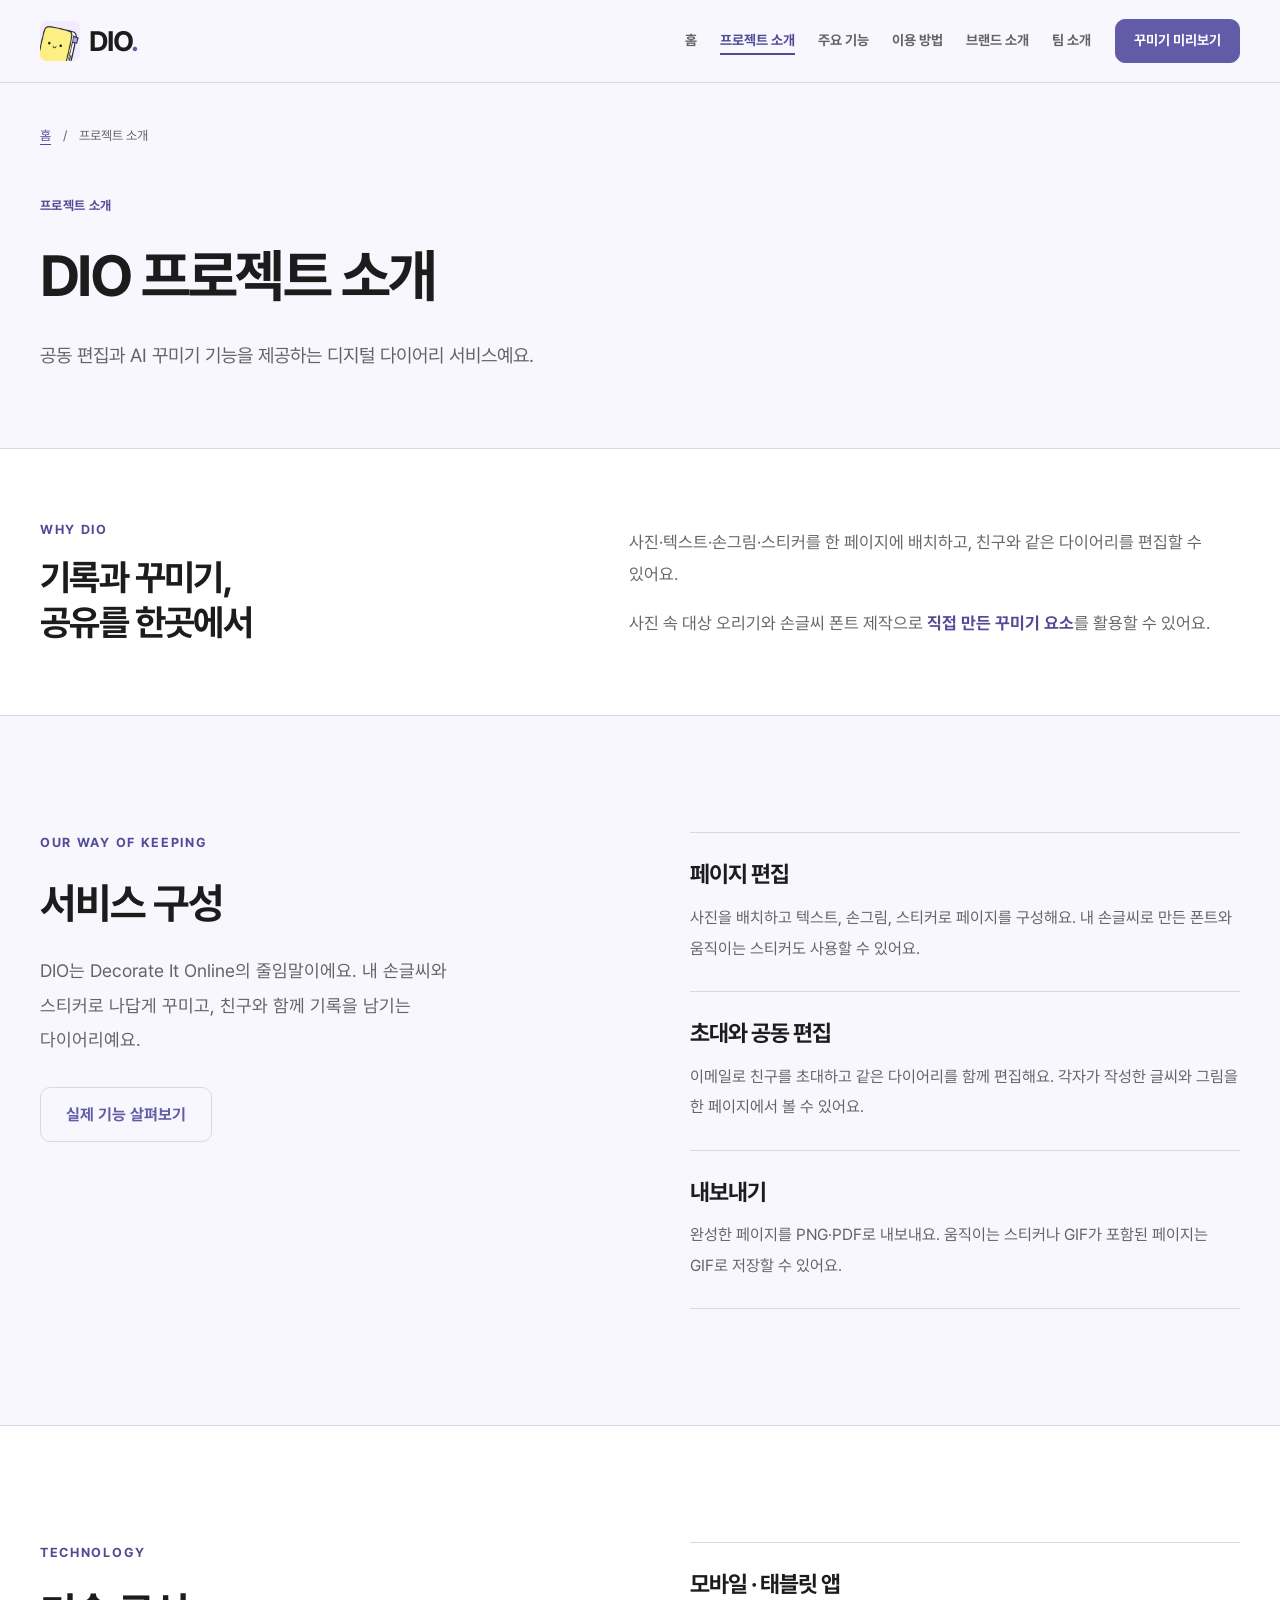
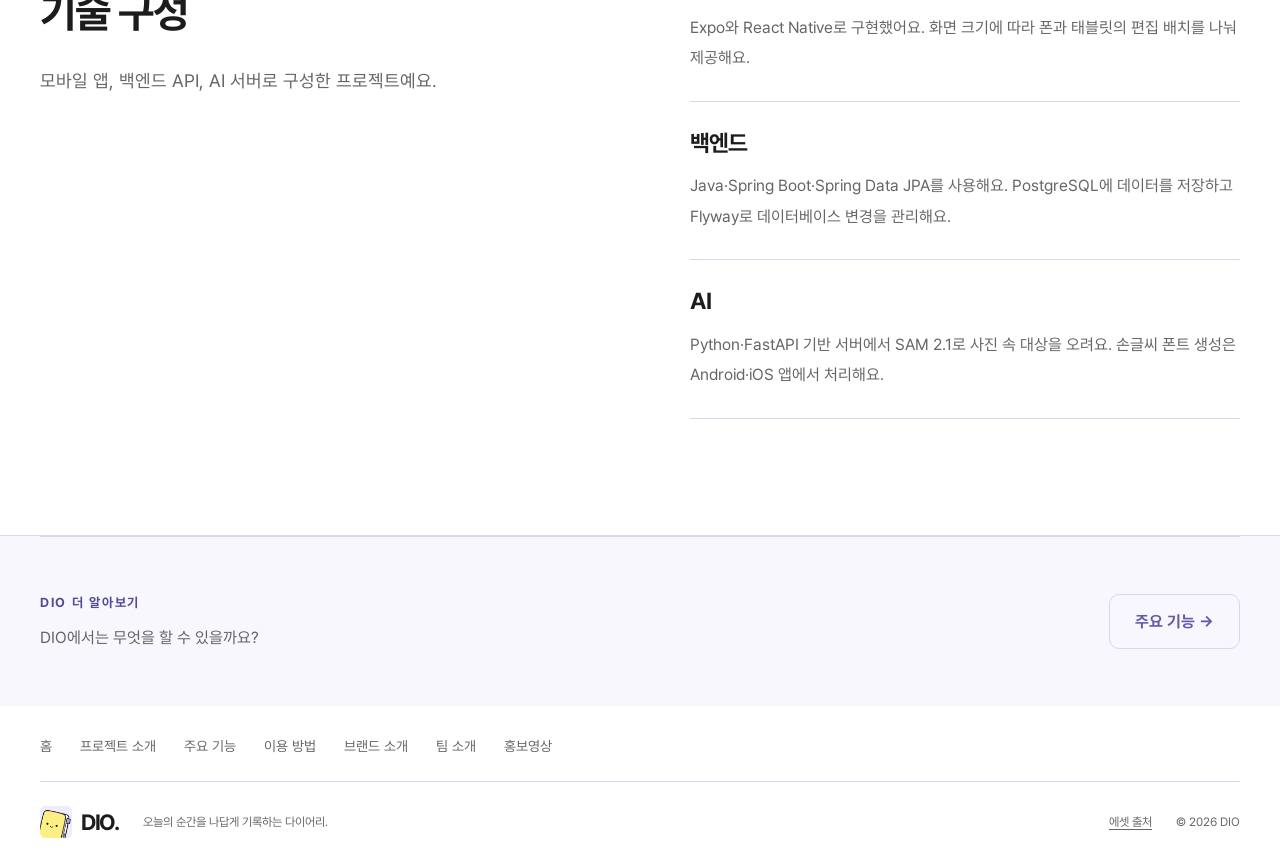
==== about.html @ 67920b5e "docs(fe): 모아와 디오 마스코트 이름과 외형 소개" ====
<!doctype html>
<html lang="ko">
<head>
  <meta charset="utf-8">
  <meta name="viewport" content="width=device-width, initial-scale=1">
  <meta name="theme-color" content="#F8F7FD">
  <title>프로젝트 소개 — DIO</title>
  <meta name="description" content="공동 편집과 AI 꾸미기 기능을 제공하는 디지털 다이어리 DIO의 서비스 개요와 기술 구성을 소개해요.">
  <meta property="og:type" content="website">
  <meta property="og:title" content="프로젝트 소개 — DIO">
  <meta property="og:description" content="공동 편집과 AI 꾸미기 기능을 제공하는 디지털 다이어리 DIO의 서비스 개요와 기술 구성을 소개해요.">
  <meta property="og:url" content="https://seungmin903.github.io/dio-landing/about.html">
  <meta property="og:image" content="https://seungmin903.github.io/dio-landing/assets/social-card.png?v=520b40f748ad">
  <meta property="og:image:width" content="1200">
  <meta property="og:image:height" content="630">
  <meta name="twitter:card" content="summary_large_image">
  <link rel="icon" href="assets/logo.png" type="image/png">
  <link rel="stylesheet" href="styles.css?v=5ee580c2cf27"><link rel="stylesheet" href="pages.css?v=b2e9fc889dde">
  <link rel="preload" href="assets/fonts/Pretendard-Regular.otf" as="font" type="font/otf" crossorigin>
  <script src="app.js?v=1053b94e1d09" defer></script>
  <link rel="canonical" href="https://seungmin903.github.io/dio-landing/about.html">
<link rel="stylesheet" href="flow.css?v=a2b165bc5264">
</head>
<body data-page="about"><a class="skip-link" href="#main">본문으로 건너뛰기</a><svg class="icon-defs" xmlns="http://www.w3.org/2000/svg" aria-hidden="true"><defs>
    <symbol id="i-pen" viewBox="0 0 24 24"><path d="m15 5 4 4M4 20l4-1L20 7a2.8 2.8 0 0 0-4-4L4 15z"/></symbol>
    <symbol id="i-photo" viewBox="0 0 24 24"><rect x="3" y="3" width="18" height="18" rx="4"/><circle cx="8" cy="8" r="1.5"/><path d="m3 17 6-6 5 5 3-3 4 4"/></symbol>
    <symbol id="i-sticker" viewBox="0 0 24 24"><path d="M20 14V7a4 4 0 0 0-4-4H7a4 4 0 0 0-4 4v10a4 4 0 0 0 4 4h6zm0 0h-4a3 3 0 0 0-3 3v4"/><path d="M8 8v1m6-1v1m-6 4q3 3 6 0"/></symbol>
    <symbol id="i-people" viewBox="0 0 24 24"><circle cx="9" cy="8" r="3"/><path d="M3 21v-3a6 6 0 0 1 12 0v3M16 5a3 3 0 0 1 0 6m3 10v-3a6 6 0 0 0-2-4"/></symbol>
    <symbol id="i-replay" viewBox="0 0 24 24"><path d="M3 11a9 9 0 1 1 2 7M3 4v7h7"/></symbol>
    <symbol id="i-check" viewBox="0 0 24 24"><path d="m5 12 4 4L19 6"/></symbol>
    <symbol id="i-close" viewBox="0 0 24 24"><path d="m6 6 12 12M6 18 18 6"/></symbol>
    <symbol id="i-plus" viewBox="0 0 24 24"><path d="M12 5v14M5 12h14"/></symbol>
  </defs></svg><header class="site-header"><div class="shell header-inner"><a class="brand" href="index.html" aria-label="DIO 처음으로"><img src="assets/logo.png" width="40" height="40" alt=""><span>DIO<span class="brand-dot">.</span></span></a><button class="menu-toggle" type="button" aria-expanded="false" aria-controls="navigation" aria-label="메뉴 열기"><span></span><span></span></button><nav id="navigation" aria-label="주요 메뉴"><a href="index.html">홈</a><a href="about.html" aria-current="page">프로젝트 소개</a><a href="features.html">주요 기능</a><a href="guide.html">이용 방법</a><a href="brand.html">브랜드 소개</a><a href="team.html">팀 소개</a></nav><a class="button button-small header-cta" href="features.html#experience">꾸미기 미리보기</a></div></header><main id="main"><section class="page-hero shell"><nav class="breadcrumb" aria-label="현재 위치"><a href="index.html">홈</a><span aria-hidden="true">/</span><span>프로젝트 소개</span></nav><p class="eyebrow">프로젝트 소개</p><h1>DIO 프로젝트 소개</h1><p class="page-lead">공동 편집과 AI 꾸미기 기능을 제공하는 디지털 다이어리 서비스예요.</p></section><section class="intro section" id="about" aria-labelledby="about-title">
      <div class="shell intro-grid"><div><p class="eyebrow">WHY DIO</p><h2 id="about-title">기록과 꾸미기,<br>공유를 한곳에서</h2></div><div class="intro-body"><p>사진·텍스트·손그림·스티커를 한 페이지에 배치하고, 친구와 같은 다이어리를 편집할 수 있어요.</p><p>사진 속 대상 오리기와 손글씨 폰트 제작으로 <strong>직접 만든 꾸미기 요소</strong>를 활용할 수 있어요.</p></div></div>
    </section><section class="section"><div class="shell editorial-grid"><div><p class="eyebrow">OUR WAY OF KEEPING</p><h2>서비스 구성</h2><p class="editorial-lead">DIO는 Decorate It Online의 줄임말이에요. 내 손글씨와 스티커로 나답게 꾸미고, 친구와 함께 기록을 남기는 다이어리예요.</p><a class="button button-outline" href="features.html">실제 기능 살펴보기</a></div><div class="principles"><article><h3>페이지 편집</h3><p>사진을 배치하고 텍스트, 손그림, 스티커로 페이지를 구성해요. 내 손글씨로 만든 폰트와 움직이는 스티커도 사용할 수 있어요.</p></article><article><h3>초대와 공동 편집</h3><p>이메일로 친구를 초대하고 같은 다이어리를 함께 편집해요. 각자가 작성한 글씨와 그림을 한 페이지에서 볼 수 있어요.</p></article><article><h3>내보내기</h3><p>완성한 페이지를 PNG·PDF로 내보내요. 움직이는 스티커나 GIF가 포함된 페이지는 GIF로 저장할 수 있어요.</p></article></div></div></section><section class="section guide-details" id="technology" aria-labelledby="technology-title"><div class="shell editorial-grid"><div><p class="eyebrow">TECHNOLOGY</p><h2 id="technology-title">기술 구성</h2><p class="editorial-lead">모바일 앱, 백엔드 API, AI 서버로 구성한 프로젝트예요.</p></div><div class="principles"><article><h3>모바일 · 태블릿 앱</h3><p>Expo와 React Native로 구현했어요. 화면 크기에 따라 폰과 태블릿의 편집 배치를 나눠 제공해요.</p></article><article><h3>백엔드</h3><p>Java·Spring Boot·Spring Data JPA를 사용해요. PostgreSQL에 데이터를 저장하고 Flyway로 데이터베이스 변경을 관리해요.</p></article><article><h3>AI</h3><p>Python·FastAPI 기반 서버에서 SAM 2.1로 사진 속 대상을 오려요. 손글씨 폰트 생성은 Android·iOS 앱에서 처리해요.</p></article></div></div></section><aside class="flow-next shell"><div><p class="eyebrow">DIO 더 알아보기</p><p>DIO에서는 무엇을 할 수 있을까요?</p></div><a class="button button-outline" href="features.html">주요 기능 →</a></aside></main><footer class="site-footer"><div class="shell"><div class="footer-pages" aria-label="사이트 페이지"><a href="index.html">홈</a><a href="about.html">프로젝트 소개</a><a href="features.html">주요 기능</a><a href="guide.html">이용 방법</a><a href="brand.html">브랜드 소개</a><a href="team.html">팀 소개</a><a href="index.html#film">홍보영상</a></div><div class="footer-inner"><a class="brand" href="index.html"><img src="assets/logo.png" width="32" height="32" alt=""><span>DIO.</span></a><p>오늘의 순간을 나답게 기록하는 다이어리.</p><a href="credits.html">에셋 출처</a><span>© <span id="year">2026</span> DIO</span></div></div></footer><dialog id="screenshot-dialog" aria-labelledby="screenshot-caption"><div class="dialog-toolbar"><p id="screenshot-caption"></p><button class="icon-button" id="close-dialog" type="button" aria-label="확대 화면 닫기"><svg class="icon"><use href="#i-close"/></svg></button></div><img id="screenshot-image" alt=""></dialog></body></html>
---- styles.css ----
@font-face{font-family:Pretendard;src:url('assets/fonts/Pretendard-Regular.otf') format('opentype');font-weight:400;font-display:swap}
@font-face{font-family:Pretendard;src:url('assets/fonts/Pretendard-Bold.otf') format('opentype');font-weight:700 900;font-display:swap}
@font-face{font-family:Gowun;src:url('assets/fonts/GowunDodum-Regular.ttf') format('truetype');font-weight:400;font-display:swap}
:root{--surface:#fff;--bg:#F8F7FD;--primary:#817DB9;--strong:#625BA7;--primary-text:#514A96;--lavender:#DDDAF5;--ink:#1C1C1C;--muted:rgba(28,28,28,.68);--line:#D9D8EA;--butter:#FEEF86;--radius:20px;--shadow:0 24px 64px rgba(81,74,150,.09)}
*{box-sizing:border-box}html{scroll-behavior:smooth;scroll-padding-top:100px}body{margin:0;background:var(--bg);color:var(--ink);font-family:Pretendard,-apple-system,BlinkMacSystemFont,'Segoe UI',sans-serif;font-size:16px;line-height:1.7;word-break:keep-all;overflow-wrap:break-word}body.modal-open{overflow:hidden}button,a{-webkit-tap-highlight-color:transparent}button,input{font:inherit}button{color:inherit;cursor:pointer}a{color:inherit;text-decoration:none}img{max-width:100%;height:auto;display:block}button{border:0}a:focus-visible,button:focus-visible,summary:focus-visible{outline:3px solid var(--strong);outline-offset:5px}h1,h2,h3,p,figure{margin:0}h1,h2,h3{line-height:1.25;letter-spacing:-.045em}p{color:var(--muted)}.shell{width:min(1200px,calc(100% - 80px));margin-inline:auto}.section{padding-block:116px}.icon{width:24px;height:24px;fill:none;stroke:currentColor;stroke-width:1.7;stroke-linecap:round;stroke-linejoin:round;flex-shrink:0}.icon-defs{position:absolute;width:0;height:0;overflow:hidden}.sr-only{position:absolute;width:1px;height:1px;padding:0;overflow:hidden;clip:rect(0,0,0,0);white-space:nowrap;border:0}.skip-link{position:fixed;top:12px;left:12px;background:var(--strong);color:#fff;padding:12px 20px;z-index:100;transform:translateY(-200%)}.skip-link:focus{transform:translateY(0)}.button{display:inline-flex;justify-content:center;align-items:center;min-height:52px;padding:13px 25px;border-radius:10px;background:var(--strong);color:white;font-size:16px;font-weight:700;border:1px solid var(--strong);text-align:center}.button:hover{background:var(--primary-text)}.button-small{min-height:44px;padding:9px 18px;font-size:14px}.button-outline{background:transparent;color:var(--strong);border-color:var(--line)}.button-outline:hover{background:white}.text-link{font-size:15px;color:var(--primary-text);text-decoration:underline;text-underline-offset:5px}.actions{display:flex;align-items:center;gap:22px;flex-wrap:wrap}.eyebrow{font-size:13px;letter-spacing:.13em;font-weight:700;color:var(--primary-text);margin-bottom:22px}.handwritten{font-family:Gowun,sans-serif}.site-header{position:sticky;top:0;z-index:20;background:rgba(248,247,253,.96);border-bottom:1px solid var(--line)}.header-inner{height:82px;display:flex;align-items:center;gap:40px}.brand{display:inline-flex;align-items:center;gap:9px;flex-shrink:0}.brand>span{font-size:28px;line-height:1;font-weight:800;letter-spacing:-.06em}.brand-dot{color:var(--strong)}.site-header nav{display:flex;align-items:center;gap:30px;margin-left:auto}.site-header nav a{font-size:14px;font-weight:700;color:var(--muted);padding-block:10px}.site-header nav a:hover,.site-header nav a[aria-current]{color:var(--primary-text)}.menu-toggle{display:none;background:transparent;width:44px;height:44px}.menu-toggle span{display:block;background:var(--ink);width:22px;height:2px;margin:6px auto}.hero{display:grid;grid-template-columns:1fr 1.13fr;gap:54px;align-items:center;min-height:735px;padding-block:82px 70px}.hero h1{font-size:clamp(44px,4.7vw,64px);font-weight:800;line-height:1.25;letter-spacing:-.055em;margin-bottom:28px}.underlined{position:relative;isolation:isolate;white-space:nowrap}.underlined:after{content:'';position:absolute;left:0;right:0;bottom:5px;height:15px;background:var(--lavender);z-index:-1;transform:rotate(-1deg);border-radius:50% 20% 30% 10%}.hero .eyebrow{letter-spacing:.03em;display:flex;align-items:center;gap:10px}.tiny-line{width:22px;height:2px;background:var(--strong)}.hero-lead{font-size:18px;line-height:1.9;margin-bottom:34px}.hero .actions{gap:15px}.hero .text-link{font-size:14px}.hero-note{display:flex;gap:14px;align-items:center;margin-top:38px}.hero-note p{font-size:13px;line-height:1.65}.hero-note strong{color:var(--ink);font-weight:400}.avatar-stack{display:flex;padding-left:3px}.avatar-stack span{width:35px;height:35px;border:3px solid var(--bg);border-radius:50%;display:grid;place-items:center;background:var(--lavender);margin-left:-3px;font-size:11px;color:var(--primary-text)}.avatar-stack span:nth-child(2){background:var(--butter);color:var(--ink)}.avatar-stack span:nth-child(3){background:#F0ECFD}.hero-visual{position:relative;padding-top:20px}.float-note{position:absolute;right:10px;top:-25px;color:var(--primary-text);font-size:21px;transform:rotate(7deg)}.diary-window{border:1px solid var(--line);background:#fff;border-radius:17px;overflow:hidden;box-shadow:var(--shadow);transform:rotate(2deg)}.window-header{display:flex;align-items:center;justify-content:space-between;padding:13px 17px;gap:8px;border-bottom:1px solid var(--line)}.window-title{display:flex;align-items:center;gap:8px;font-size:13px;font-weight:700}.window-status{font-size:11px;color:var(--primary-text);display:flex;align-items:center;gap:3px}.window-status .icon{width:14px;height:14px}.window-tools{display:flex;justify-content:center;align-items:center;gap:14px;padding:11px;border-bottom:1px solid var(--line);background:var(--bg)}.tool{width:30px;height:30px;display:grid;place-items:center}.tool .icon{width:20px;height:20px}.tool.selected{color:var(--primary-text);background:var(--lavender);border-radius:6px}.tool-letter{font-size:20px}.tool-divider{height:20px;width:1px;background:var(--line)}.swatch{width:13px;height:13px;border-radius:50%}.purple{background:var(--strong)}.ink{background:var(--ink)}.butter{background:var(--butter)}.diary-canvas{position:relative;padding:23px 28px 20px;min-height:388px;background-color:#fff;background-image:radial-gradient(var(--line) .7px,transparent .7px);background-size:16px 16px}.page-date{font-size:10px;letter-spacing:.15em;color:var(--muted);display:flex;justify-content:space-between}.photo-paper{width:78%;margin:24px auto 12px;padding:10px 10px 7px;background:white;box-shadow:0 4px 18px rgba(28,28,28,.12);transform:rotate(-6deg);position:relative}.photo-paper>img{width:100%;aspect-ratio:1.5;object-fit:cover}.photo-caption{display:block;text-align:center;font-size:14px;padding:8px 0 0;color:var(--ink)}.tape{position:absolute;width:84px;height:25px;background:rgba(251,229,163,.8);top:-12px;left:calc(50% - 42px);transform:rotate(4deg);clip-path:polygon(2% 0,97% 4%,100% 92%,0 100%,4% 65%,0 30%)}.decor-message{position:absolute;right:18px;bottom:72px;color:var(--primary-text);font-size:17px;transform:rotate(-7deg);text-align:center}.decor-sun{position:absolute;width:73px;height:73px;right:15px;top:43px;transform:rotate(10deg)}.decor-heart{position:absolute;width:50px;left:17px;bottom:81px;transform:rotate(-14deg)}.decor-cursor{position:absolute;right:95px;bottom:45px;display:flex;align-items:end;gap:2px}.decor-cursor svg{width:24px;height:24px}.decor-cursor span{background:var(--strong);color:white;border-radius:4px;padding:1px 8px;font-size:10px}.page-footer{text-align:center;margin-top:32px;font-size:15px;color:var(--muted)}.hero-label{display:flex;align-items:center;justify-content:center;gap:14px;margin-top:22px;font-size:12px;color:var(--muted)}.icon-button{width:44px;height:44px;display:grid;place-items:center;background:transparent;border-radius:50%;flex-shrink:0}.icon-button:hover{background:var(--lavender)}.hero-label .icon{width:16px;height:16px}.hero-decoration{transition:opacity .4s,scale .4s}.hero-decoration.waiting{opacity:0;scale:.85}.intro{border-top:1px solid var(--line);border-bottom:1px solid var(--line);background:var(--surface);padding-block:70px}.intro-grid{display:grid;grid-template-columns:1fr 1.2fr;gap:80px;align-items:center}h2{font-size:clamp(30px,3.3vw,44px);font-weight:700}.intro h2{font-size:36px}.intro .eyebrow{margin-bottom:14px}.intro-body p{font-size:17px;line-height:1.9}.intro-body p+p{margin-top:16px}.intro-body strong{font-weight:700;color:var(--primary-text)}.section-heading{margin-bottom:60px}.section-heading>p:last-child{margin-top:20px;font-size:17px}.centered{text-align:center}.experience-layout{display:grid;grid-template-columns:1.08fr .85fr;gap:100px;align-items:center;padding:0 38px}.memory-sheet{position:relative;background:white;border:1px solid var(--line);padding:30px 32px 24px;box-shadow:var(--shadow);transform:rotate(-2deg);border-radius:3px;min-width:0}.memory-heading{display:flex;align-items:center;justify-content:space-between;gap:12px;padding-bottom:22px}.memory-heading>span:first-child{font-size:22px}.memory-heading>span:last-child{font-size:9px;letter-spacing:.13em;color:var(--muted)}.memory-photo{position:relative}.memory-photo img{width:100%;aspect-ratio:1.3;object-fit:cover}.memory-sun{position:absolute;right:9%;top:1%;font-size:70px;color:var(--butter);filter:drop-shadow(0 1px 1px var(--ink));line-height:1.3}.memory-onphoto{position:absolute;bottom:15px;left:18px;font-size:28px;color:white;text-shadow:0 1px 3px rgba(28,28,28,.34);transform:rotate(-5deg)}.memory-bottom{display:flex;align-items:center;justify-content:space-between;padding-top:22px;min-height:100px;gap:10px}.memory-bottom p{font-size:18px;color:var(--primary-text);line-height:1.7}.memory-heart{font-family:Gowun,sans-serif;font-size:73px;line-height:1;color:var(--strong);transform:rotate(13deg)}.memory-signature{font-size:10px;letter-spacing:.08em;text-align:right;color:var(--muted);margin-top:17px}.memory-layer{transition:opacity .25s}.memory-layer.is-hidden{opacity:0;visibility:hidden}.section-tag{display:inline-block;background:var(--lavender);color:var(--primary-text);padding:5px 11px;font-size:13px;font-weight:700;border-radius:6px;margin-bottom:18px}.experience-copy h3{font-size:34px;margin-bottom:20px}.experience-copy>p{font-size:16px;line-height:1.9}.demo-controls{margin-top:27px;border-top:1px solid var(--line)}.demo-control{display:flex;align-items:center;gap:14px;text-align:left;width:100%;padding:18px 0;background:none;border-bottom:1px solid var(--line)}.control-icon{width:42px;height:42px;border-radius:12px;background:white;display:grid;place-items:center;color:var(--primary-text)}.demo-control strong{display:block;font-size:15px}.demo-control small{display:block;font-size:13px;color:var(--muted);margin-top:1px}.control-check{margin-left:auto;color:var(--strong)}.control-check .icon{width:19px;height:19px}.demo-control[aria-pressed=false] .control-check{visibility:hidden}.reset-button{display:flex;align-items:center;gap:8px;font-size:14px;background:transparent;padding:14px 0;min-height:48px;color:var(--primary-text);text-decoration:underline;text-underline-offset:4px}.reset-button .icon{width:17px;height:17px}.experience-copy .demo-disclaimer{font-size:12px;line-height:1.7;margin-top:9px;color:var(--muted)}.features{background:#fff;border-top:1px solid var(--line);border-bottom:1px solid var(--line)}.feature-row{display:grid;grid-template-columns:.8fr 1.2fr;gap:90px;align-items:center;padding-block:18px 80px}.feature-row+.feature-row{padding-block:80px 0;border-top:1px solid var(--line)}.feature-row.reverse{grid-template-columns:1.2fr .8fr}.reverse .feature-copy{order:2}.feature-icon{display:grid;place-items:center;width:48px;height:48px;background:var(--bg);border:1px solid var(--line);border-radius:14px;color:var(--primary-text);margin-bottom:24px}.feature-copy h3{font-size:34px;margin-bottom:22px}.feature-copy>p{line-height:1.9}.feature-points{padding:0;list-style:none;margin:25px 0 0;font-size:14px;color:var(--muted)}.feature-points li{padding:5px 0 5px 21px;position:relative}.feature-points li:before{content:'✓';position:absolute;left:0;color:var(--primary-text)}.screenshot-wrap{padding:22px 22px 0;border-radius:var(--radius);background:var(--bg);border:1px solid var(--line);min-width:0}.screenshot-button{position:relative;display:block;padding:0;background:#fff;width:100%;box-shadow:0 4px 18px rgba(28,28,28,.06);border-radius:8px;overflow:hidden}.screenshot-button img{width:100%;height:auto}.screenshot-wrap figcaption{font-size:12px;text-align:center;padding-block:15px;color:var(--muted)}.zoom-label{position:absolute;right:8px;bottom:8px;background:rgba(255,255,255,.97);border:1px solid var(--line);padding:4px 8px;border-radius:5px;display:flex;align-items:center;gap:3px;font-size:11px}.zoom-label .icon{width:13px;height:13px}.steps{display:grid;grid-template-columns:repeat(3,1fr);list-style:none;padding:0;margin:0;gap:45px;text-align:center}.steps li{position:relative}.steps li+li:before{content:'';position:absolute;width:80px;border-top:1px dashed var(--primary);top:44px;left:-63px}.step-drawing{display:grid;place-items:center;margin:0 auto 26px;width:88px;height:88px;border:1px solid var(--line);border-radius:28px;transform:rotate(-5deg);color:var(--primary-text);background:white}.step-drawing .icon{width:34px;height:34px;transform:rotate(5deg);stroke-width:1.3}.steps li:nth-child(2) .step-drawing{transform:rotate(5deg);background:var(--lavender)}.steps li:nth-child(2) .icon{transform:rotate(-5deg)}.steps h3{font-size:21px;margin-bottom:14px}.steps p{font-size:15px;line-height:1.9}.brand-story{background:white;border-block:1px solid var(--line)}.story-grid{display:grid;grid-template-columns:1fr 1fr;gap:100px;align-items:center}.story-art{position:relative;background:var(--bg);border-radius:50% 45% 45% 40%;padding:20px}.story-art>img{width:100%;height:auto;max-height:360px;object-fit:contain}.story-art>.handwritten{display:block;text-align:center;font-size:19px;transform:rotate(-4deg);color:var(--primary-text);margin-bottom:22px}.story-copy>p:not(.eyebrow){margin-top:23px;font-size:17px;line-height:1.9}.story-copy .story-last{font-size:15px!important}.palette{margin-top:30px;display:flex;align-items:center;gap:8px}.palette>span:not(.palette-label){width:20px;height:20px;border-radius:50%;border:1px solid var(--line);background:var(--lavender)}.palette>span:nth-child(2){background:var(--strong)}.palette>span:nth-child(3){background:var(--butter)}.palette-label{font-size:12px;margin-left:8px;color:var(--muted)}.faq-grid{display:grid;grid-template-columns:.8fr 1.2fr;gap:90px}.faq-grid h2{font-size:36px}.faq-list{border-top:1px solid var(--line)}details{border-bottom:1px solid var(--line)}summary{list-style:none;cursor:pointer;padding:24px 0;display:flex;align-items:center;justify-content:space-between;gap:15px;font-weight:700;min-height:70px;font-size:17px}summary::-webkit-details-marker{display:none}summary>.icon{width:18px;height:18px;color:var(--primary-text)}details[open] summary>.icon{transform:rotate(45deg)}details p{padding:0 30px 25px 0;line-height:1.9;font-size:16px}.closing{text-align:center;padding:85px 0 96px;background:#F0ECFD;border-top:1px solid var(--line)}.closing img{margin:0 auto 22px}.closing .eyebrow{margin-bottom:20px}.closing h2{font-size:44px}.closing h2+p{margin-top:22px;font-size:17px}.closing .actions{justify-content:center;margin-top:32px;gap:12px}.site-footer{background:#fff;padding:29px 0}.footer-inner{display:flex;align-items:center;gap:24px}.site-footer .brand>span{font-size:22px}.footer-inner p,.footer-inner>a:not(.brand),.footer-inner>span{font-size:12px;color:var(--muted)}.footer-inner>a:not(.brand){margin-left:auto;text-decoration:underline;text-underline-offset:3px}dialog{padding:0;border:1px solid var(--line);border-radius:14px;width:min(1200px,94vw);max-height:92dvh;background:white;color:var(--ink)}dialog::backdrop{background:rgba(28,28,28,.65)}.dialog-toolbar{display:flex;align-items:center;justify-content:space-between;padding:10px 16px;gap:15px;position:sticky;top:0;background:#fff;border-bottom:1px solid var(--line)}.dialog-toolbar p{font-size:14px;color:var(--ink)}dialog>img{width:100%;height:auto}.credits-main{max-width:760px;padding-block:70px}.credits-main h1{font-size:42px;margin-bottom:30px}.credits-main h2{font-size:23px;margin:35px 0 15px}.credits-main a:not(.button){color:var(--primary-text);text-decoration:underline}.credits-main ul{padding-left:22px;color:var(--muted)}
@media(min-width:1500px){.hero{min-height:790px}}
@media(max-width:1100px){.shell{width:calc(100% - 56px)}.header-inner{gap:22px}.site-header nav{gap:20px}.hero{gap:35px}.hero h1{font-size:49px}.hero-lead{font-size:16px}.hero .actions{align-items:flex-start;flex-direction:column;gap:14px}.experience-layout{gap:55px;padding:0}.feature-row,.feature-row.reverse{gap:50px}.story-grid{gap:55px}.window-status{display:none}.intro-grid{gap:45px}.hero{min-height:690px}.diary-canvas{padding:20px;min-height:350px}.decor-message{font-size:15px;right:10px;bottom:65px}.photo-paper{width:83%}.feature-copy h3,.experience-copy h3{font-size:30px}.steps li+li:before{width:50px;left:-48px}}
@media(max-width:800px){.shell{width:calc(100% - 40px)}.section{padding-block:76px}.header-inner{height:70px;gap:16px}.brand>span{font-size:25px}.brand img{width:34px;height:34px}.header-cta{margin-left:auto;font-size:12px;padding:7px 12px}.menu-toggle{display:block;order:3}.site-header nav{display:none;position:absolute;top:70px;left:0;right:0;background:var(--bg);padding:18px 24px;border-bottom:1px solid var(--line);margin:0;box-shadow:0 12px 20px rgba(28,28,28,.04)}.site-header nav.is-open{display:flex;flex-direction:column;align-items:stretch;gap:3px}.site-header nav a{padding:10px}.hero{grid-template-columns:1fr;gap:60px;padding-block:60px 40px;max-width:650px}.hero-copy{text-align:center}.hero .eyebrow{justify-content:center}.hero h1{font-size:clamp(42px,7vw,60px)}.hero-lead{font-size:17px}.hero .actions{align-items:center}.hero-note{justify-content:center;margin-top:28px;text-align:left}.hero-visual{width:min(500px,100%);margin-inline:auto;padding-inline:10px}.float-note{right:25px}.diary-canvas{min-height:380px;padding:25px}.photo-paper{width:79%;margin-top:27px}.decor-message{font-size:18px;right:15px;bottom:65px}.page-footer{margin-top:40px}.hero-label{margin-top:14px}.intro-grid,.experience-layout,.story-grid,.faq-grid{grid-template-columns:1fr;gap:35px}.intro-grid{text-align:center}.intro h2{font-size:32px}.intro-body p{font-size:16px}.experience-layout{max-width:540px;margin-inline:auto;gap:50px}.memory-sheet{margin:0 12px}.experience-copy h3 br{display:none}.experience-copy h3{font-size:29px}.experience-copy>p br{display:none}.section-heading{margin-bottom:45px}.section-heading>p:last-child{font-size:16px}.feature-row,.feature-row.reverse{grid-template-columns:1fr;gap:34px;padding-bottom:55px}.feature-row+.feature-row{padding-top:55px}.reverse .feature-copy{order:0}.feature-copy{max-width:550px}.feature-copy h3 br{display:none}.feature-copy h3{font-size:28px}.feature-icon{margin-bottom:20px}.feature-points{margin-top:18px}.screenshot-wrap{padding:15px 15px 0}.steps{gap:35px;grid-template-columns:1fr}.steps li{display:grid;grid-template-columns:70px 1fr;text-align:left;column-gap:22px;max-width:470px;margin-inline:auto;width:100%}.step-drawing{width:70px;height:70px;border-radius:22px;grid-row:1/3;margin:0}.step-drawing .icon{width:29px;height:29px}.steps h3{font-size:20px;margin-top:3px;margin-bottom:8px}.steps p{font-size:14px}.steps li+li:before{display:none}.story-art{max-width:450px;margin-inline:auto;width:100%}.story-copy{text-align:center}.palette{justify-content:center}.faq-grid{gap:30px}.faq-grid h2{font-size:32px}.closing h2{font-size:36px}.footer-inner{flex-wrap:wrap;gap:15px}.footer-inner p{width:calc(100% - 105px)}.footer-inner>a:not(.brand){margin-left:0}.footer-inner>span{margin-left:auto}.closing{padding-block:70px}.window-status{display:flex}.section-heading h2{font-size:33px}}
@media(max-width:420px){.shell{width:calc(100% - 36px)}.header-inner{gap:7px}.hero{padding-top:44px;gap:53px}.hero h1{font-size:42px}.hero .eyebrow{font-size:12px}.hero-lead{font-size:16px}.hero .button{font-size:15px}.hero-visual{padding-inline:0}.window-header{padding:11px}.window-title{font-size:11px}.window-status{font-size:9px}.diary-canvas{padding:20px 15px;min-height:316px}.page-date{font-size:8px}.window-tools{gap:12px;padding:7px}.photo-paper{width:82%;padding:7px;margin-top:24px}.photo-caption{font-size:12px}.decor-sun{width:58px;height:58px;right:0;top:39px}.decor-message{font-size:15px;right:7px;bottom:61px}.decor-heart{width:36px;left:6px;bottom:72px}.page-footer{font-size:12px;margin-top:35px}.decor-cursor{right:75px;bottom:36px}.memory-sheet{padding:22px 21px 20px;margin-inline:6px}.memory-heading>span:first-child{font-size:19px}.memory-heading>span:last-child{font-size:8px}.memory-bottom p{font-size:16px}.memory-heart{font-size:60px}.memory-sun{font-size:56px}.section-heading h2{font-size:30px}.closing .actions{flex-direction:column}.closing .button{width:100%}.story-copy h2{font-size:31px}.desktop-break{display:none}summary{font-size:16px}.steps{gap:28px}}
@media(prefers-reduced-motion:reduce){html{scroll-behavior:auto}*,*:before,*:after{animation:none!important;transition:none!important}.hero-decoration.waiting{opacity:1;scale:1}}
---- pages.css ----
.page-hero{padding-block:42px 76px}.page-hero .eyebrow{margin-top:48px;margin-bottom:22px;letter-spacing:.03em}.page-hero h1{font-size:clamp(38px,4.5vw,60px);line-height:1.3;max-width:900px}.page-lead{font-size:19px;margin-top:26px;max-width:760px}.breadcrumb{display:flex;gap:12px;align-items:center;font-size:13px;color:var(--muted)}.breadcrumb a{text-decoration:underline;text-underline-offset:4px;color:var(--primary-text)}.site-header nav a[aria-current=page]{color:var(--primary-text);text-decoration:underline;text-underline-offset:8px;text-decoration-thickness:2px}.inline-more{display:inline-block;margin-top:22px}.explore-grid{display:grid;grid-template-columns:repeat(3,1fr);gap:28px}.explore-link{display:flex;flex-direction:column;align-items:flex-start;padding:30px 0 28px;border-top:1px solid var(--line);border-bottom:1px solid var(--line)}.explore-link:hover{border-color:var(--strong)}.explore-link h3{font-size:23px;margin-bottom:17px}.explore-link p{font-size:16px;line-height:1.9;margin-bottom:26px}.explore-link>.text-link{margin-top:auto}.explore-mascot{margin-bottom:24px}.editorial-grid{display:grid;grid-template-columns:1fr 1fr;gap:100px}.editorial-lead{margin-top:25px;font-size:18px;line-height:1.9;max-width:440px}.editorial-grid .button{margin-top:30px}.principles{border-top:1px solid var(--line)}.principles article{padding:27px 0;border-bottom:1px solid var(--line)}.principles h3{font-size:23px;margin-bottom:14px}.principles p{font-size:16px;line-height:1.9}.guide-details{background:#fff;border-block:1px solid var(--line)}.brand-swatches article{display:flex;align-items:center;gap:25px;padding:25px 0;border-top:1px solid var(--line)}.brand-swatches article:last-child{border-bottom:1px solid var(--line)}.brand-swatches article>span{width:68px;height:68px;border-radius:20px;border:1px solid var(--line);flex-shrink:0}.brand-swatches h3{font-size:22px;margin-bottom:5px}.brand-swatches p{font-size:15px}.footer-pages{display:flex;gap:28px;flex-wrap:wrap;padding-bottom:22px;margin-bottom:24px;border-bottom:1px solid var(--line);font-size:14px;color:var(--muted)}.footer-pages a:hover{color:var(--primary-text)}body[data-page=features] .features{padding-top:80px}body[data-page=guide] .how-section{background:#fff;border-top:1px solid var(--line)}body[data-page=brand] .brand-story{padding-top:76px}.site-header .header-inner{gap:24px}.site-header nav{gap:23px}.site-header nav a{white-space:nowrap}
@media(max-width:1100px){.site-header .header-inner{gap:18px}.site-header nav{gap:17px}.editorial-grid{gap:55px}.explore-grid{gap:22px}.explore-link h3{font-size:21px}}
@media(max-width:900px) and (min-width:801px){.header-cta{display:none}.site-header nav{gap:24px}}
@media(max-width:800px){.page-hero{padding-block:28px 55px}.page-hero .eyebrow{margin-top:35px;margin-bottom:18px}.page-hero h1{font-size:38px}.page-lead{font-size:17px;margin-top:23px}.explore-grid,.editorial-grid{grid-template-columns:1fr;gap:35px}.explore-link{padding:25px 0}.explore-link p{margin-bottom:20px}.explore-link+.explore-link{border-top:0}.explore-link .feature-icon,.explore-mascot{margin-bottom:20px}.editorial-grid h2{font-size:31px}.editorial-lead{font-size:17px}.principles article{padding-block:24px}.principles h3{font-size:22px}.footer-pages{gap:13px 22px;font-size:13px}.brand-swatches article{gap:20px}.site-header nav{gap:3px}.site-header .header-inner{gap:10px}.site-header nav a[aria-current=page]{text-decoration:none;background:var(--lavender);border-radius:6px}.explore-section .section-heading{margin-bottom:30px}}
.home-feature-summary{background:#fff;border-bottom:1px solid var(--line)}.feature-summary-grid{display:grid;grid-template-columns:repeat(4,1fr);gap:28px}.feature-summary-grid>a{display:block;border-top:1px solid var(--line);padding:28px 0}.feature-summary-grid>a:hover{border-color:var(--strong)}.feature-summary-grid .icon{color:var(--primary-text);margin-bottom:18px}.feature-summary-grid h3{font-size:22px;margin-bottom:12px}.feature-summary-grid p{font-size:15px;line-height:1.8}.feature-jump{display:flex;gap:12px;flex-wrap:wrap;padding-bottom:40px}.feature-jump a{display:inline-flex;align-items:center;min-height:44px;padding:8px 15px;border:1px solid var(--line);border-radius:9px;color:var(--primary-text);font-size:15px;background:#fff}.feature-jump a:hover{border-color:var(--strong)}.feature-copy .eyebrow{margin-bottom:16px}.feature-copy .feature-note{font-size:13px;margin-top:20px;line-height:1.8}.motion-demo{background:var(--bg);border:1px solid var(--line);border-radius:20px;padding:35px;text-align:center}.motion-paper{background:#fff;border:1px solid var(--line);box-shadow:var(--shadow);padding:25px 20px;margin-bottom:25px;transform:rotate(-3deg)}.motion-paper>.handwritten{font-size:21px;color:var(--primary-text)}.motion-paper img{width:min(250px,100%);height:auto;margin:5px auto}.motion-caption{font-size:12px;letter-spacing:.08em;color:var(--muted)}.motion-demo figcaption{font-size:12px;color:var(--muted);margin-top:15px}.name-story{background:white;border-top:1px solid var(--line)}.name-story h2{font-size:56px;letter-spacing:-.05em}.team-section{background:white;border-top:1px solid var(--line)}.team-members{display:grid;grid-template-columns:repeat(3,1fr);gap:32px}.team-member{padding:27px 0;border-top:1px solid var(--line)}.member-initial{width:54px;height:54px;background:var(--bg);border:1px solid var(--line);color:var(--primary-text);border-radius:18px;display:grid;place-items:center;font-family:Gowun,sans-serif;font-size:23px;margin-bottom:22px}.team-member h3{font-size:26px;margin-bottom:10px}.team-member p{font-size:15px;line-height:1.8}
@media(min-width:801px) and (max-width:1100px){.header-cta{display:none}}
@media(max-width:800px){.feature-summary-grid{grid-template-columns:repeat(2,1fr);gap:20px}.feature-summary-grid h3{font-size:20px}.feature-summary-grid p{font-size:14px}.feature-summary-grid>a{padding-block:23px}.feature-jump{gap:8px;padding-bottom:28px}.feature-jump a{font-size:13px;padding:7px 12px}.name-story h2{font-size:43px}.motion-demo{padding:25px}.motion-paper>.handwritten{font-size:20px}.team-members{grid-template-columns:repeat(2,1fr);gap:25px}.team-member h3{font-size:24px}.team-member p{font-size:14px}.team-member{padding-top:23px}}
@media(max-width:360px){.feature-summary-grid,.team-members{grid-template-columns:1fr}.hero h1{font-size:37px}}
.film-section{background:#fff;border-bottom:1px solid var(--line)}.film-frame{border:1px solid var(--line);border-radius:20px;overflow:hidden;background:var(--bg);box-shadow:var(--shadow)}.film-frame video{display:block;width:100%;aspect-ratio:16/9;background:#1C1C1C;object-fit:contain}.film-frame figcaption{display:flex;align-items:center;justify-content:space-between;gap:20px;padding:20px 25px}.film-frame figcaption strong{display:block;font-size:17px}.film-frame figcaption span{display:block;font-size:13px;color:var(--muted);margin-top:3px}.film-frame .button{min-height:44px;background:#fff}.film-frame .button:disabled{opacity:.4;cursor:wait}.film-links{display:flex;justify-content:space-between;align-items:start;gap:20px;margin-top:20px}.film-links p{font-size:14px}.film-links .text-link{margin-left:auto;font-size:14px;white-space:nowrap}
@media(max-width:800px){.film-frame{border-radius:14px}.film-frame figcaption{padding:16px;gap:12px}.film-frame figcaption strong{font-size:16px}.film-frame .button{font-size:14px;padding:10px 17px}.film-links{flex-wrap:wrap;gap:10px}.film-links .text-link{font-size:13px}.film-links p:empty{display:none}}
.member-portrait{position:relative;width:min(100%,260px);aspect-ratio:919/840;overflow:hidden;border:1px solid var(--line);border-radius:16px;background:var(--bg);margin-bottom:22px}.member-portrait>img{display:block;width:100%;height:100%;object-fit:contain}.member-portrait>img.portrait-sheet{position:absolute;width:200%;height:200%;max-width:none;object-fit:fill}.portrait-top-left{left:0;top:0}.portrait-top-right{left:-100%;top:0}.portrait-bottom-left{left:0;top:-100%}.portrait-bottom-right{left:-100%;top:-100%}.member-portrait-initial{display:grid;place-items:center}.member-portrait-initial .member-initial{margin:0;width:82px;height:82px;font-size:37px;background:var(--lavender)}
@media(max-width:800px){.member-portrait{border-radius:12px;margin-bottom:20px}.member-portrait-initial .member-initial{width:65px;height:65px;font-size:30px}}

.mascot-descriptions{margin:28px 0}.mascot-descriptions>div{padding:20px 0;border-top:1px solid var(--line)}.mascot-descriptions dt{font-size:23px;font-weight:700;color:var(--ink)}.mascot-descriptions dt span{font-size:12px;letter-spacing:.08em;color:var(--primary-text);margin-left:9px}.mascot-descriptions dd{margin:10px 0 0;color:var(--muted);font-size:16px;line-height:1.85}
---- flow.css ----
/* DIO: a photograph becomes a shared page. Keep every story visible without JS. */
.flow-hero{text-align:center;padding-top:84px}.flow-hero h1{font-size:clamp(48px,6.3vw,84px);line-height:1.17;letter-spacing:-.065em;margin:24px 0}.flow-hero h1 span{color:var(--strong)}.flow-lead{font-size:20px;line-height:1.8;color:var(--muted);margin:0}.flow-hero .actions,.flow-final .actions{justify-content:center;margin-top:32px;gap:28px}.flow-hero-image{max-width:1050px;margin:60px auto 0;border:1px solid var(--line);border-radius:18px 18px 0 0;overflow:hidden;box-shadow:0 18px 65px #625ba710;background:white}.flow-window-label{display:flex;justify-content:space-between;padding:15px 22px;font-size:12px;color:var(--muted);border-bottom:1px solid var(--line)}.flow-window-label i{display:inline-block;background:var(--primary);width:7px;height:7px;border-radius:50%;margin-right:7px}.flow-hero-image>img{display:block;width:100%;height:auto}.flow-intro{padding-top:120px;padding-bottom:80px;scroll-margin-top:110px}.flow-intro>div{display:grid;grid-template-columns:1fr 1fr;gap:60px;align-items:center}.flow-intro h2,.flow-copy h2,.flow-motion h2,.flow-faq h2{font-size:clamp(30px,3.3vw,46px);letter-spacing:-.05em;line-height:1.35;margin:16px 0 24px}.flow-intro p,.flow-copy>p:not(.eyebrow),.flow-motion p:not(.eyebrow){color:var(--muted);font-size:17px;line-height:1.95}.flow-chapters{display:flex;gap:35px;border-top:1px solid var(--line);margin-top:48px;padding-top:25px;flex-wrap:wrap}.flow-chapters a{font-size:14px;color:var(--primary-text);font-weight:700}.flow-chapter{padding:100px 0;scroll-margin-top:90px;border-top:1px solid var(--line)}.flow-chapter:nth-of-type(even){background:#fff}.flow-chapter-inner{display:grid;grid-template-columns:.85fr 1.25fr;gap:70px;align-items:center}.flow-copy{max-width:430px}.flow-copy .text-link,.flow-motion .text-link{display:inline-block;margin-top:18px}.flow-reverse .flow-copy{order:2}.flow-screen{margin:0;min-width:0}.flow-screen button{display:block;width:100%;padding:0;border:1px solid var(--line);background:white;border-radius:12px;overflow:hidden;cursor:zoom-in;box-shadow:0 16px 45px #625ba70c;transition:transform .2s}.flow-screen button:hover{transform:translateY(-4px)}.flow-screen img{display:block;width:100%;height:auto}.flow-screen figcaption{font-size:12px;line-height:1.7;color:var(--muted);margin-top:16px;display:flex;gap:14px;justify-content:space-between}.flow-screen figcaption span{white-space:nowrap;color:var(--primary-text)}.flow-motion{background:var(--lavender);padding:85px 0}.flow-motion-inner{display:grid;grid-template-columns:1fr 1fr;align-items:center;gap:50px}.flow-sticker{text-align:center}.flow-sticker img{display:block;width:240px;height:auto;margin:auto;transform:rotate(-8deg)}.flow-sticker span{display:block;margin-top:20px;font-family:Gowun,sans-serif;color:var(--primary-text);font-size:20px}.flow-faq{padding-top:100px;padding-bottom:110px;display:grid;grid-template-columns:.85fr 1.25fr;gap:70px}.flow-faq details{border-bottom:1px solid var(--line);padding:24px 0}.flow-faq summary{cursor:pointer;font-size:18px;font-weight:700;line-height:1.6}.flow-faq details p{color:var(--muted);line-height:1.85;margin:18px 0 0}.flow-final{text-align:center;padding:80px 0 100px;background:white;border-top:1px solid var(--line)}.flow-final img{display:block;margin:0 auto 25px;object-fit:contain}.flow-final h2{font-size:clamp(38px,4.5vw,60px);line-height:1.3;letter-spacing:-.05em;margin:20px 0}.flow-final p:not(.eyebrow){color:var(--muted);line-height:1.8}.flow-next{padding-top:45px;padding-bottom:45px;border-top:1px solid var(--line);display:flex;align-items:center;justify-content:space-between;gap:25px}.flow-next p{margin:10px 0;line-height:1.7}.flow-next .button{flex-shrink:0}a:focus-visible,button:focus-visible,summary:focus-visible{outline:3px solid var(--strong);outline-offset:5px}
@media(max-width:800px){.flow-hero{padding-top:54px}.flow-hero h1{font-size:clamp(40px,9vw,60px);margin:22px 0}.flow-lead{font-size:16px}.flow-hero-image{margin-top:38px;border-radius:10px 10px 0 0}.flow-window-label{padding:12px;font-size:10px}.flow-window-label>span:last-child{display:none}.flow-intro{padding-top:65px;padding-bottom:45px}.flow-intro>div,.flow-chapter-inner,.flow-motion-inner,.flow-faq{grid-template-columns:1fr;gap:25px}.flow-intro>div{gap:0}.flow-chapters{gap:18px;margin-top:30px;padding-top:20px}.flow-chapters a{font-size:12px}.flow-chapter{padding:55px 0}.flow-copy{max-width:none}.flow-reverse .flow-copy{order:0}.flow-intro h2,.flow-copy h2,.flow-motion h2,.flow-faq h2{font-size:32px}.flow-intro p,.flow-copy>p:not(.eyebrow),.flow-motion p:not(.eyebrow){font-size:16px}.flow-screen figcaption{display:block}.flow-screen figcaption span{display:block;margin-top:5px}.flow-motion{padding:55px 0}.flow-sticker img{width:190px}.flow-faq{padding-top:60px;padding-bottom:65px}.flow-faq details{padding:22px 0}.flow-faq summary{font-size:16px}.flow-final{padding:55px 0 65px}.flow-final .actions,.flow-hero .actions{gap:22px}.flow-next{align-items:flex-start;flex-direction:column}.flow-final p:not(.eyebrow){font-size:15px}}
@media(prefers-reduced-motion:reduce){.flow-screen button{transition:none}.flow-screen button:hover{transform:none}}
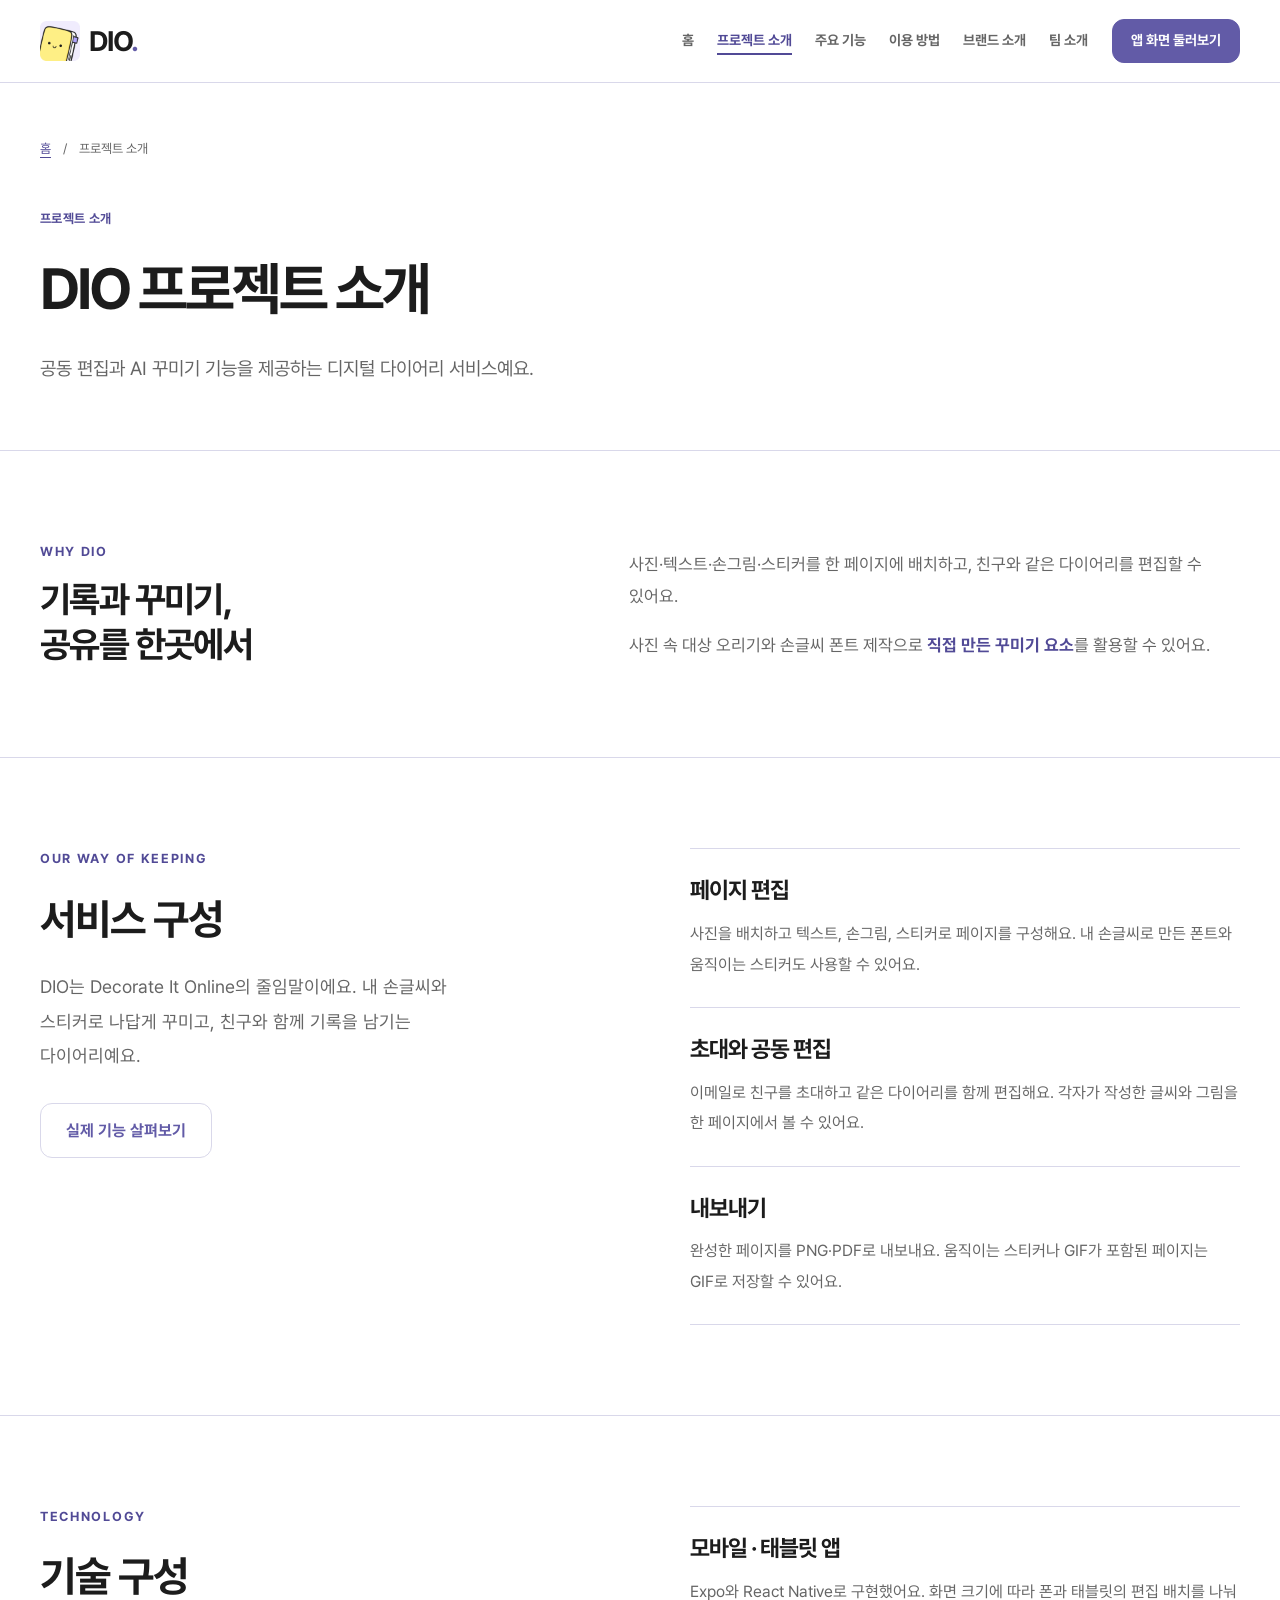
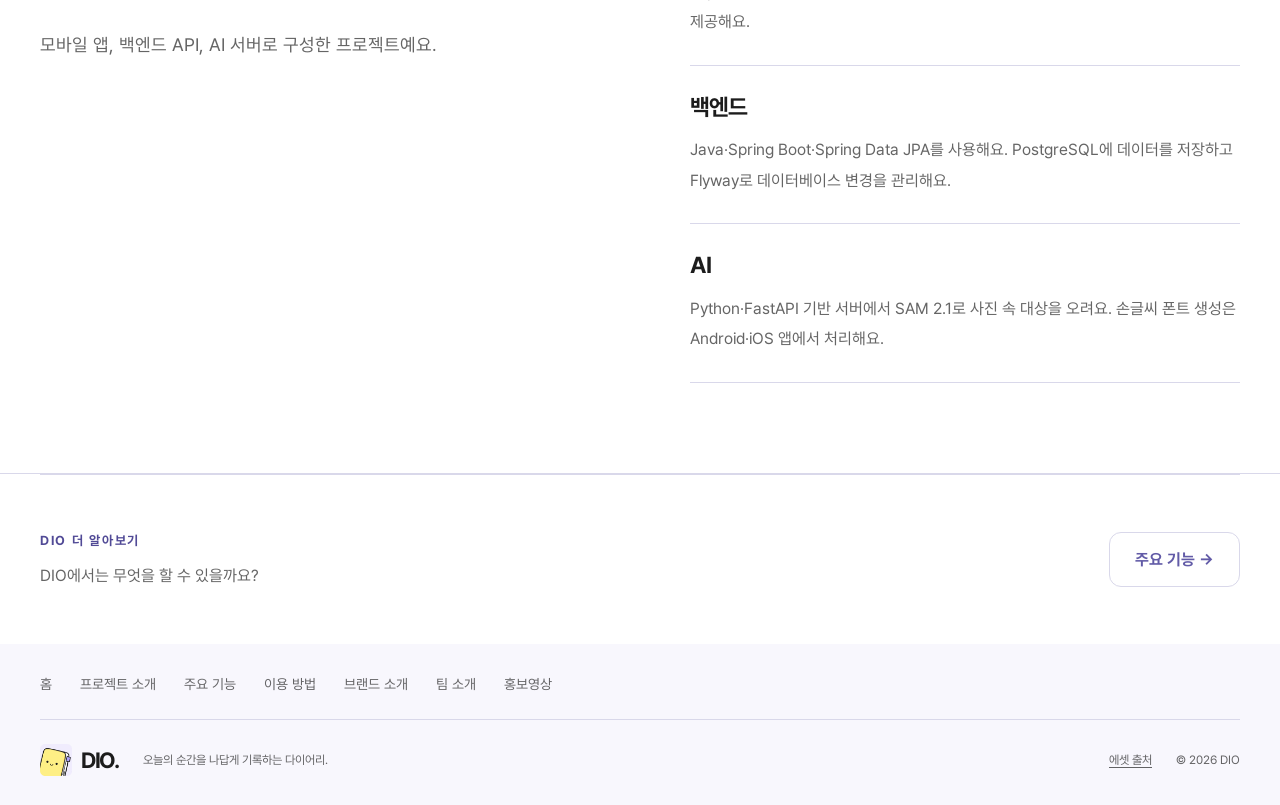
==== commit 69761e87: "feat(fe): 제품 UI 중심으로 홈과 주요 기능 페이지 전면 재구성" ====
--- a/about.html
+++ b/about.html
@@ -15,11 +15,12 @@
   <meta property="og:image:height" content="630">
   <meta name="twitter:card" content="summary_large_image">
   <link rel="icon" href="assets/logo.png" type="image/png">
-  <link rel="stylesheet" href="styles.css?v=5ee580c2cf27"><link rel="stylesheet" href="pages.css?v=b2e9fc889dde">
+  <link rel="stylesheet" href="styles.css?v=5ee580c2cf27"><link rel="stylesheet" href="pages.css?v=396031a4b1b4">
   <link rel="preload" href="assets/fonts/Pretendard-Regular.otf" as="font" type="font/otf" crossorigin>
-  <script src="app.js?v=1053b94e1d09" defer></script>
+  <script src="app.js?v=4b8ee3eadb18" defer></script>
   <link rel="canonical" href="https://seungmin903.github.io/dio-landing/about.html">
 <link rel="stylesheet" href="flow.css?v=a2b165bc5264">
+<link rel="stylesheet" href="product.css?v=dc920ccf9017">
 </head>
 <body data-page="about"><a class="skip-link" href="#main">본문으로 건너뛰기</a><svg class="icon-defs" xmlns="http://www.w3.org/2000/svg" aria-hidden="true"><defs>
     <symbol id="i-pen" viewBox="0 0 24 24"><path d="m15 5 4 4M4 20l4-1L20 7a2.8 2.8 0 0 0-4-4L4 15z"/></symbol>
@@ -30,6 +31,6 @@
     <symbol id="i-check" viewBox="0 0 24 24"><path d="m5 12 4 4L19 6"/></symbol>
     <symbol id="i-close" viewBox="0 0 24 24"><path d="m6 6 12 12M6 18 18 6"/></symbol>
     <symbol id="i-plus" viewBox="0 0 24 24"><path d="M12 5v14M5 12h14"/></symbol>
-  </defs></svg><header class="site-header"><div class="shell header-inner"><a class="brand" href="index.html" aria-label="DIO 처음으로"><img src="assets/logo.png" width="40" height="40" alt=""><span>DIO<span class="brand-dot">.</span></span></a><button class="menu-toggle" type="button" aria-expanded="false" aria-controls="navigation" aria-label="메뉴 열기"><span></span><span></span></button><nav id="navigation" aria-label="주요 메뉴"><a href="index.html">홈</a><a href="about.html" aria-current="page">프로젝트 소개</a><a href="features.html">주요 기능</a><a href="guide.html">이용 방법</a><a href="brand.html">브랜드 소개</a><a href="team.html">팀 소개</a></nav><a class="button button-small header-cta" href="features.html#experience">꾸미기 미리보기</a></div></header><main id="main"><section class="page-hero shell"><nav class="breadcrumb" aria-label="현재 위치"><a href="index.html">홈</a><span aria-hidden="true">/</span><span>프로젝트 소개</span></nav><p class="eyebrow">프로젝트 소개</p><h1>DIO 프로젝트 소개</h1><p class="page-lead">공동 편집과 AI 꾸미기 기능을 제공하는 디지털 다이어리 서비스예요.</p></section><section class="intro section" id="about" aria-labelledby="about-title">
+  </defs></svg><header class="site-header"><div class="shell header-inner"><a class="brand" href="index.html" aria-label="DIO 처음으로"><img src="assets/logo.png" width="40" height="40" alt=""><span>DIO<span class="brand-dot">.</span></span></a><button class="menu-toggle" type="button" aria-expanded="false" aria-controls="navigation" aria-label="메뉴 열기"><span></span><span></span></button><nav id="navigation" aria-label="주요 메뉴"><a href="index.html">홈</a><a href="about.html" aria-current="page">프로젝트 소개</a><a href="features.html">주요 기능</a><a href="guide.html">이용 방법</a><a href="brand.html">브랜드 소개</a><a href="team.html">팀 소개</a></nav><a class="button button-small header-cta" href="features.html#experience">앱 화면 둘러보기</a></div></header><main id="main"><section class="page-hero shell"><nav class="breadcrumb" aria-label="현재 위치"><a href="index.html">홈</a><span aria-hidden="true">/</span><span>프로젝트 소개</span></nav><p class="eyebrow">프로젝트 소개</p><h1>DIO 프로젝트 소개</h1><p class="page-lead">공동 편집과 AI 꾸미기 기능을 제공하는 디지털 다이어리 서비스예요.</p></section><section class="intro section" id="about" aria-labelledby="about-title">
       <div class="shell intro-grid"><div><p class="eyebrow">WHY DIO</p><h2 id="about-title">기록과 꾸미기,<br>공유를 한곳에서</h2></div><div class="intro-body"><p>사진·텍스트·손그림·스티커를 한 페이지에 배치하고, 친구와 같은 다이어리를 편집할 수 있어요.</p><p>사진 속 대상 오리기와 손글씨 폰트 제작으로 <strong>직접 만든 꾸미기 요소</strong>를 활용할 수 있어요.</p></div></div>
     </section><section class="section"><div class="shell editorial-grid"><div><p class="eyebrow">OUR WAY OF KEEPING</p><h2>서비스 구성</h2><p class="editorial-lead">DIO는 Decorate It Online의 줄임말이에요. 내 손글씨와 스티커로 나답게 꾸미고, 친구와 함께 기록을 남기는 다이어리예요.</p><a class="button button-outline" href="features.html">실제 기능 살펴보기</a></div><div class="principles"><article><h3>페이지 편집</h3><p>사진을 배치하고 텍스트, 손그림, 스티커로 페이지를 구성해요. 내 손글씨로 만든 폰트와 움직이는 스티커도 사용할 수 있어요.</p></article><article><h3>초대와 공동 편집</h3><p>이메일로 친구를 초대하고 같은 다이어리를 함께 편집해요. 각자가 작성한 글씨와 그림을 한 페이지에서 볼 수 있어요.</p></article><article><h3>내보내기</h3><p>완성한 페이지를 PNG·PDF로 내보내요. 움직이는 스티커나 GIF가 포함된 페이지는 GIF로 저장할 수 있어요.</p></article></div></div></section><section class="section guide-details" id="technology" aria-labelledby="technology-title"><div class="shell editorial-grid"><div><p class="eyebrow">TECHNOLOGY</p><h2 id="technology-title">기술 구성</h2><p class="editorial-lead">모바일 앱, 백엔드 API, AI 서버로 구성한 프로젝트예요.</p></div><div class="principles"><article><h3>모바일 · 태블릿 앱</h3><p>Expo와 React Native로 구현했어요. 화면 크기에 따라 폰과 태블릿의 편집 배치를 나눠 제공해요.</p></article><article><h3>백엔드</h3><p>Java·Spring Boot·Spring Data JPA를 사용해요. PostgreSQL에 데이터를 저장하고 Flyway로 데이터베이스 변경을 관리해요.</p></article><article><h3>AI</h3><p>Python·FastAPI 기반 서버에서 SAM 2.1로 사진 속 대상을 오려요. 손글씨 폰트 생성은 Android·iOS 앱에서 처리해요.</p></article></div></div></section><aside class="flow-next shell"><div><p class="eyebrow">DIO 더 알아보기</p><p>DIO에서는 무엇을 할 수 있을까요?</p></div><a class="button button-outline" href="features.html">주요 기능 →</a></aside></main><footer class="site-footer"><div class="shell"><div class="footer-pages" aria-label="사이트 페이지"><a href="index.html">홈</a><a href="about.html">프로젝트 소개</a><a href="features.html">주요 기능</a><a href="guide.html">이용 방법</a><a href="brand.html">브랜드 소개</a><a href="team.html">팀 소개</a><a href="index.html#film">홍보영상</a></div><div class="footer-inner"><a class="brand" href="index.html"><img src="assets/logo.png" width="32" height="32" alt=""><span>DIO.</span></a><p>오늘의 순간을 나답게 기록하는 다이어리.</p><a href="credits.html">에셋 출처</a><span>© <span id="year">2026</span> DIO</span></div></div></footer><dialog id="screenshot-dialog" aria-labelledby="screenshot-caption"><div class="dialog-toolbar"><p id="screenshot-caption"></p><button class="icon-button" id="close-dialog" type="button" aria-label="확대 화면 닫기"><svg class="icon"><use href="#i-close"/></svg></button></div><img id="screenshot-image" alt=""></dialog></body></html>
--- a/pages.css
+++ b/pages.css
@@ -12,3 +12,5 @@
 @media(max-width:800px){.member-portrait{border-radius:12px;margin-bottom:20px}.member-portrait-initial .member-initial{width:65px;height:65px;font-size:30px}}
 
 .mascot-descriptions{margin:28px 0}.mascot-descriptions>div{padding:20px 0;border-top:1px solid var(--line)}.mascot-descriptions dt{font-size:23px;font-weight:700;color:var(--ink)}.mascot-descriptions dt span{font-size:12px;letter-spacing:.08em;color:var(--primary-text);margin-left:9px}.mascot-descriptions dd{margin:10px 0 0;color:var(--muted);font-size:16px;line-height:1.85}
+
+.mascot-intro{padding-bottom:45px}.mascot-intro>p:last-child{color:var(--muted);margin-top:22px}.mascot-profile{padding:70px 0;border-top:1px solid var(--line);scroll-margin-top:90px}.mascot-profile-inner{display:grid;grid-template-columns:1fr 1fr;gap:80px;align-items:center}.mascot-portrait{display:grid;place-items:center;min-height:420px;border-radius:28px}.moa-portrait{background:#FFFBE6}.dio-portrait{background:var(--lavender)}.mascot-portrait img{width:auto;max-width:90%;height:360px;object-fit:contain}.mascot-profile-copy h2{font-size:64px;letter-spacing:-.05em;margin:16px 0 25px}.mascot-profile-copy h2 span{font-size:16px;letter-spacing:.12em;color:var(--primary-text);vertical-align:middle;margin-left:12px}.mascot-profile-copy p{font-size:17px;color:var(--muted);line-height:1.9;max-width:430px}.mascot-profile-copy .mascot-intro-line{font-size:23px;font-weight:700;color:var(--ink);margin-bottom:16px}.mascot-profile-copy .text-link{display:inline-block;margin-top:28px}.dio-profile .mascot-portrait{order:2}@media(max-width:800px){.mascot-profile{padding:45px 0}.mascot-profile-inner{grid-template-columns:1fr;gap:30px}.mascot-portrait{min-height:310px;border-radius:20px}.mascot-portrait img{height:275px}.mascot-profile-copy h2{font-size:46px}.mascot-profile-copy .mascot-intro-line{font-size:20px}.mascot-profile-copy p{font-size:16px}.dio-profile .mascot-portrait{order:0}}
--- a/product.css
+++ b/product.css
@@ -0,0 +1,6 @@
+/* Product-first DIO website: real app screens, no simulated editing controls. */
+body{background:#fff}.site-header{background:#fff;border-bottom:1px solid var(--line)}.site-header .brand{letter-spacing:-.055em}.site-header nav a{font-size:14px}.button{border-radius:12px}.page-hero{padding-top:55px;padding-bottom:65px}.page-hero h1{letter-spacing:-.055em}.site-footer{background:var(--bg)}.section{padding-top:90px;padding-bottom:90px}.product-home-hero{margin:12px 22px 0;border-radius:32px;background:var(--strong);color:#fff;overflow:hidden}.product-home-hero-inner{display:grid;grid-template-columns:.95fr 1.2fr;gap:65px;align-items:center;padding-top:90px;padding-bottom:90px}.product-home-hero .eyebrow{color:var(--lavender)}.product-home-hero h1{font-size:clamp(42px,4.6vw,64px);letter-spacing:-.065em;line-height:1.27;margin:23px 0}.product-home-hero p:not(.eyebrow){color:#fff;font-size:19px;line-height:1.9}.product-home-hero .actions{margin-top:32px;gap:24px;flex-wrap:wrap}.product-home-hero .button{background:#fff;color:var(--primary-text);border-color:#fff}.product-home-hero .text-link{color:#fff}.product-hero-art{background:#fff;border-radius:20px;overflow:hidden;box-shadow:0 25px 60px #1c1c1c25;transform:rotate(2deg)}.product-hero-art>img{width:100%;height:auto;display:block}.product-hero-caption{display:flex;justify-content:space-between;gap:15px;padding:18px 20px;font-size:11px;color:var(--primary-text);border-bottom:1px solid var(--line);letter-spacing:.05em}.product-hero-foot{display:flex;align-items:center;gap:12px;padding:18px 20px;background:var(--bg);color:var(--muted);font-size:13px;line-height:1.6}.product-hero-foot strong{color:var(--ink)}.product-section-title{margin-bottom:40px}.product-section-title h2,.product-statement h2,.product-people h2,.product-end h2{font-size:clamp(32px,3.5vw,48px);line-height:1.35;letter-spacing:-.055em;margin:18px 0 24px}.product-section-title>p:last-child,.product-statement p:not(.eyebrow),.product-people p:not(.eyebrow),.product-end p:not(.eyebrow){font-size:17px;color:var(--muted);line-height:1.85}.product-overview{padding-top:95px;padding-bottom:95px}.product-overview-grid{display:grid;grid-template-columns:repeat(4,1fr);gap:20px}.product-overview-card{border:1px solid var(--line);border-radius:18px;overflow:hidden;transition:box-shadow .2s,transform .2s;background:white}.product-overview-card:hover{transform:translateY(-5px);box-shadow:0 14px 30px #625ba710}.product-card-image{padding:20px 15px;background:var(--bg);border-bottom:1px solid var(--line)}.product-card-image img{display:block;width:100%;height:auto;border:1px solid var(--line);border-radius:5px}.product-overview-card>div:last-child{padding:24px 20px}.product-overview-card .eyebrow{font-size:11px;letter-spacing:0}.product-overview-card h3{font-size:23px;margin:12px 0}.product-overview-card h3 span{float:right;color:var(--primary-text)}.product-overview-card p{font-size:14px;line-height:1.8;color:var(--muted)}.product-statement{padding:85px 0;background:var(--bg);text-align:center}.product-statement .text-link,.product-people .text-link{display:inline-block;margin-top:24px}.product-people{padding-top:85px;padding-bottom:85px;display:grid;grid-template-columns:1fr 1fr;align-items:center;gap:70px}.product-people>img{display:block;width:100%;height:auto;max-height:320px;object-fit:contain}.product-end{display:grid;grid-template-columns:1.2fr 1fr;gap:65px;align-items:center;padding-top:70px;padding-bottom:70px;border-top:1px solid var(--line)}.product-end .button{margin-top:24px}.product-heading{text-align:center;padding-top:35px;padding-bottom:45px}.product-heading .breadcrumb{text-align:left;justify-content:flex-start;margin-bottom:45px}.product-heading h1{font-size:clamp(40px,4.8vw,64px);line-height:1.28;letter-spacing:-.06em;margin:20px 0 25px}.product-heading h1 span{color:var(--strong)}.product-heading>p:last-child{font-size:18px;line-height:1.9;color:var(--muted)}.product-gallery{scroll-margin-top:105px;padding-bottom:85px}.product-selector{display:flex;justify-content:center;gap:10px;flex-wrap:wrap;margin-bottom:28px}.product-selector button{display:inline-flex;align-items:center;justify-content:center;gap:10px;min-height:50px;padding:12px 22px;border:1px solid var(--line);background:white;border-radius:12px;color:var(--muted);font:inherit;font-size:15px;font-weight:700;cursor:pointer}.product-selector button .icon{width:19px;height:19px}.product-selector button[aria-pressed=true]{color:#fff;background:var(--strong);border-color:var(--strong)}.product-panels{background:var(--bg);border:1px solid var(--line);border-radius:24px;overflow:hidden}.product-panel{display:grid;grid-template-columns:.8fr 1.4fr;align-items:center;gap:45px;padding:45px;scroll-margin-top:100px}.product-panel[hidden]{display:none}.product-panel-copy h2{font-size:clamp(28px,2.7vw,37px);line-height:1.4;letter-spacing:-.05em;margin:17px 0 20px}.product-panel-copy>p:not(.eyebrow){color:var(--muted);font-size:16px;line-height:1.85}.product-panel-copy ul{list-style:none;padding:0;margin:25px 0}.product-panel-copy li{font-size:14px;line-height:1.8;padding:7px 0;border-bottom:1px solid var(--line)}.product-panel-copy li:before{content:'✓';color:var(--primary-text);margin-right:10px}.product-panel-copy .product-ui-note{font-size:12px!important;color:var(--primary-text)!important}.product-screen{margin:0;min-width:0}.product-screen button{padding:0;width:100%;background:white;border:1px solid var(--line);border-radius:12px;overflow:hidden;cursor:zoom-in;box-shadow:0 15px 35px #625ba710}.product-screen img{width:100%;height:auto;display:block}.product-screen button>span{display:block;text-align:right;padding:12px 15px;color:var(--primary-text);font:inherit;font-size:12px;border-top:1px solid var(--line)}.product-screen figcaption,.product-gallery-note{font-size:12px;line-height:1.7;color:var(--muted);margin-top:16px}.product-gallery-note{text-align:center;margin-top:20px}.product-workflow{background:var(--bg);padding:75px 0}.product-steps{display:grid;grid-template-columns:repeat(3,1fr);gap:45px}.product-steps article{padding-top:20px;border-top:1px solid var(--line)}.product-steps article>span{display:block;font-size:13px;font-weight:700;color:var(--primary-text);margin-bottom:22px}.product-steps h3{font-size:23px;letter-spacing:-.03em;margin-bottom:15px}.product-steps p{font-size:16px;line-height:1.85;color:var(--muted)}.mascot-profile{background:#fff}.mascot-intro{padding-bottom:45px}.film-frame{box-shadow:none}.film-section{border-top:1px solid var(--line)}
+@media(max-width:1100px){.product-home-hero-inner{gap:35px}.product-home-hero h1{font-size:48px}.product-overview-grid{grid-template-columns:repeat(2,1fr)}.product-panel{gap:28px;padding:30px}.product-panel-copy h2{font-size:30px}}
+@media(max-width:800px){.section{padding-top:60px;padding-bottom:60px}.page-hero{padding-top:30px;padding-bottom:45px}.product-home-hero{margin:8px 10px 0;border-radius:22px}.product-home-hero-inner{grid-template-columns:1fr;padding-top:46px;padding-bottom:38px;gap:38px}.product-home-hero h1{font-size:clamp(36px,9vw,50px)}.product-home-hero p:not(.eyebrow){font-size:16px}.product-home-hero .actions{gap:20px;margin-top:25px}.product-hero-art{transform:none;border-radius:13px}.product-hero-caption{font-size:9px;padding:12px}.product-hero-foot{padding:12px;font-size:12px}.product-overview{padding-top:60px;padding-bottom:60px}.product-section-title h2,.product-statement h2,.product-people h2,.product-end h2{font-size:31px}.product-section-title>p:last-child,.product-statement p:not(.eyebrow),.product-people p:not(.eyebrow),.product-end p:not(.eyebrow){font-size:16px}.product-overview-grid{gap:12px}.product-card-image{padding:12px 9px}.product-overview-card>div:last-child{padding:17px 13px}.product-overview-card h3{font-size:19px}.product-overview-card p{font-size:13px}.product-overview-card .eyebrow{font-size:10px}.product-overview-card{border-radius:12px}.product-statement{padding:55px 0}.product-people{padding-top:55px;padding-bottom:55px;grid-template-columns:1fr;gap:35px}.product-people>img{max-height:230px}.product-end{grid-template-columns:1fr;gap:10px;padding-top:45px;padding-bottom:50px}.product-end h2{margin-bottom:12px}.product-heading{padding-top:25px;padding-bottom:30px}.product-heading .breadcrumb{margin-bottom:35px}.product-heading h1{font-size:clamp(30px,7.8vw,42px)}.product-heading>p:last-child{font-size:16px}.product-selector{display:grid;grid-template-columns:1fr 1fr;gap:8px;margin-bottom:16px}.product-selector button{font-size:13px;padding:11px 8px;gap:8px;min-height:46px}.product-selector button .icon{width:17px;height:17px}.product-panel{grid-template-columns:1fr;padding:25px 20px;gap:25px}.product-panels{border-radius:17px}.product-panel-copy h2{font-size:30px}.product-panel-copy ul{margin:20px 0}.product-panel-copy .product-ui-note{margin:0}.product-screen button>span{font-size:11px;padding:10px 12px}.product-screen figcaption{font-size:11px}.product-gallery{padding-bottom:50px}.product-gallery-note{font-size:11px;text-align:left}.product-workflow{padding:50px 0}.product-steps{grid-template-columns:1fr;gap:25px}.product-steps article>span{margin-bottom:12px}.product-steps h3{font-size:22px}.product-section-title{margin-bottom:30px}}
+@media(max-width:360px){.product-overview-grid{grid-template-columns:1fr}.product-home-hero h1{font-size:34px}.product-heading h1{font-size:28px}}
+@media(prefers-reduced-motion:reduce){.product-overview-card{transition:none}.product-overview-card:hover{transform:none}}
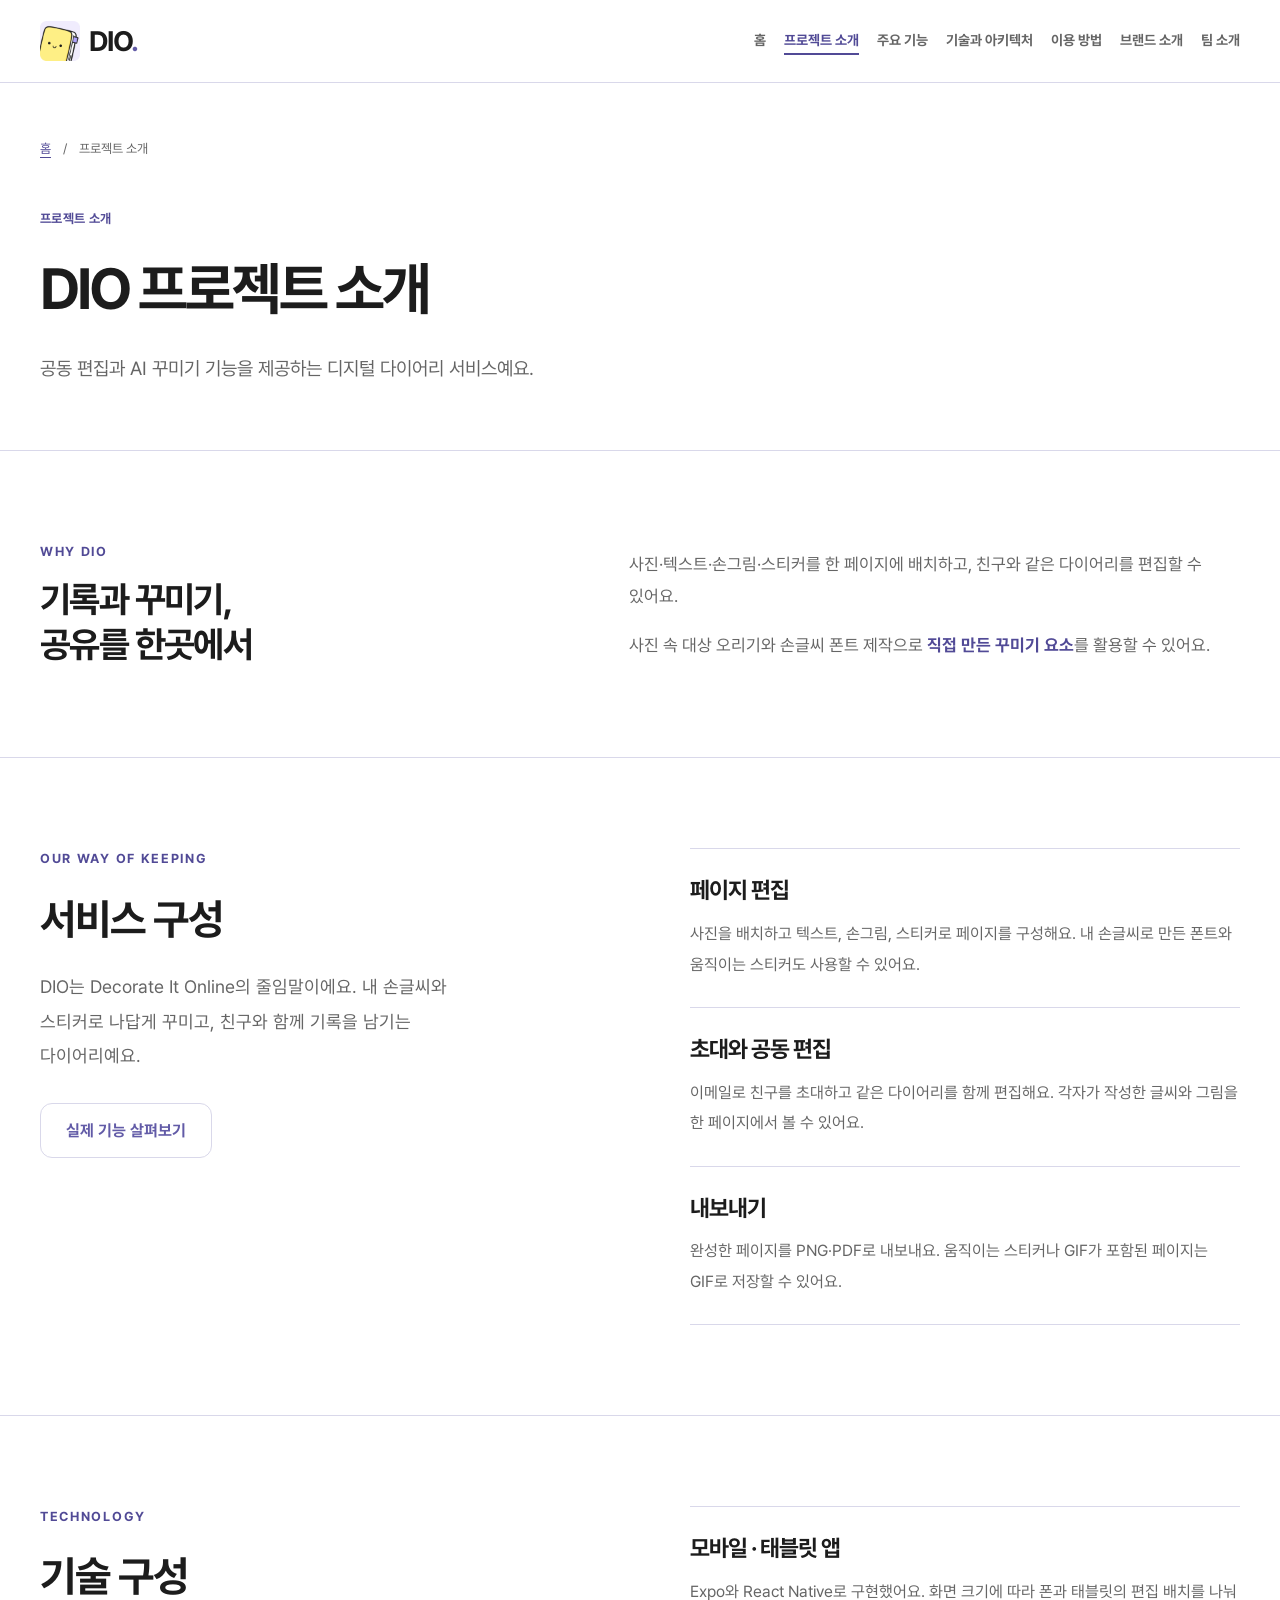
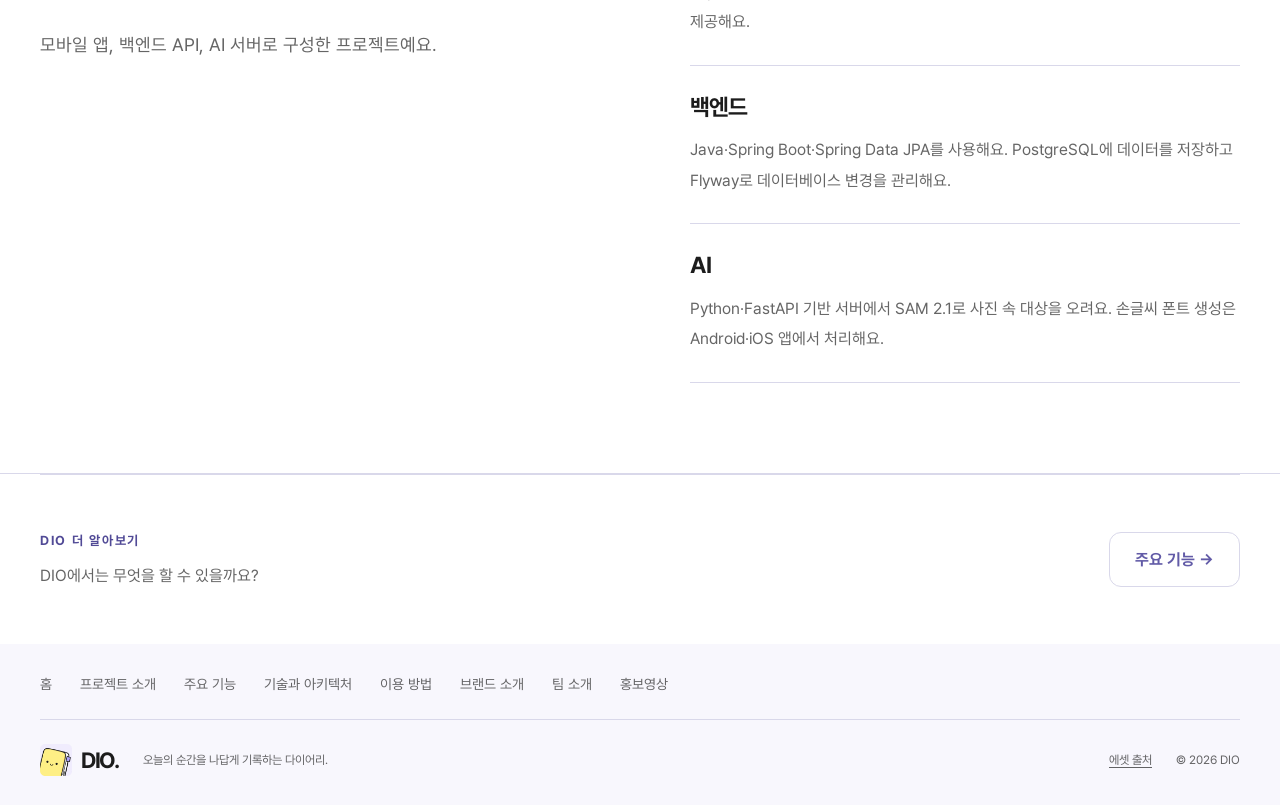
==== commit 21f95c54: "feat(fe): 기술 스택과 시스템 아키텍처 소개 페이지 추가" ====
--- a/about.html
+++ b/about.html
@@ -20,7 +20,7 @@
   <script src="app.js?v=4b8ee3eadb18" defer></script>
   <link rel="canonical" href="https://seungmin903.github.io/dio-landing/about.html">
 <link rel="stylesheet" href="flow.css?v=a2b165bc5264">
-<link rel="stylesheet" href="product.css?v=dc920ccf9017">
+<link rel="stylesheet" href="product.css?v=f1b2b81cab3a">
 </head>
 <body data-page="about"><a class="skip-link" href="#main">본문으로 건너뛰기</a><svg class="icon-defs" xmlns="http://www.w3.org/2000/svg" aria-hidden="true"><defs>
     <symbol id="i-pen" viewBox="0 0 24 24"><path d="m15 5 4 4M4 20l4-1L20 7a2.8 2.8 0 0 0-4-4L4 15z"/></symbol>
@@ -31,6 +31,6 @@
     <symbol id="i-check" viewBox="0 0 24 24"><path d="m5 12 4 4L19 6"/></symbol>
     <symbol id="i-close" viewBox="0 0 24 24"><path d="m6 6 12 12M6 18 18 6"/></symbol>
     <symbol id="i-plus" viewBox="0 0 24 24"><path d="M12 5v14M5 12h14"/></symbol>
-  </defs></svg><header class="site-header"><div class="shell header-inner"><a class="brand" href="index.html" aria-label="DIO 처음으로"><img src="assets/logo.png" width="40" height="40" alt=""><span>DIO<span class="brand-dot">.</span></span></a><button class="menu-toggle" type="button" aria-expanded="false" aria-controls="navigation" aria-label="메뉴 열기"><span></span><span></span></button><nav id="navigation" aria-label="주요 메뉴"><a href="index.html">홈</a><a href="about.html" aria-current="page">프로젝트 소개</a><a href="features.html">주요 기능</a><a href="guide.html">이용 방법</a><a href="brand.html">브랜드 소개</a><a href="team.html">팀 소개</a></nav><a class="button button-small header-cta" href="features.html#experience">앱 화면 둘러보기</a></div></header><main id="main"><section class="page-hero shell"><nav class="breadcrumb" aria-label="현재 위치"><a href="index.html">홈</a><span aria-hidden="true">/</span><span>프로젝트 소개</span></nav><p class="eyebrow">프로젝트 소개</p><h1>DIO 프로젝트 소개</h1><p class="page-lead">공동 편집과 AI 꾸미기 기능을 제공하는 디지털 다이어리 서비스예요.</p></section><section class="intro section" id="about" aria-labelledby="about-title">
+  </defs></svg><header class="site-header"><div class="shell header-inner"><a class="brand" href="index.html" aria-label="DIO 처음으로"><img src="assets/logo.png" width="40" height="40" alt=""><span>DIO<span class="brand-dot">.</span></span></a><button class="menu-toggle" type="button" aria-expanded="false" aria-controls="navigation" aria-label="메뉴 열기"><span></span><span></span></button><nav id="navigation" aria-label="주요 메뉴"><a href="index.html">홈</a><a href="about.html" aria-current="page">프로젝트 소개</a><a href="features.html">주요 기능</a><a href="technology.html">기술과 아키텍처</a><a href="guide.html">이용 방법</a><a href="brand.html">브랜드 소개</a><a href="team.html">팀 소개</a></nav><a class="button button-small header-cta" href="features.html#experience">앱 화면 둘러보기</a></div></header><main id="main"><section class="page-hero shell"><nav class="breadcrumb" aria-label="현재 위치"><a href="index.html">홈</a><span aria-hidden="true">/</span><span>프로젝트 소개</span></nav><p class="eyebrow">프로젝트 소개</p><h1>DIO 프로젝트 소개</h1><p class="page-lead">공동 편집과 AI 꾸미기 기능을 제공하는 디지털 다이어리 서비스예요.</p></section><section class="intro section" id="about" aria-labelledby="about-title">
       <div class="shell intro-grid"><div><p class="eyebrow">WHY DIO</p><h2 id="about-title">기록과 꾸미기,<br>공유를 한곳에서</h2></div><div class="intro-body"><p>사진·텍스트·손그림·스티커를 한 페이지에 배치하고, 친구와 같은 다이어리를 편집할 수 있어요.</p><p>사진 속 대상 오리기와 손글씨 폰트 제작으로 <strong>직접 만든 꾸미기 요소</strong>를 활용할 수 있어요.</p></div></div>
-    </section><section class="section"><div class="shell editorial-grid"><div><p class="eyebrow">OUR WAY OF KEEPING</p><h2>서비스 구성</h2><p class="editorial-lead">DIO는 Decorate It Online의 줄임말이에요. 내 손글씨와 스티커로 나답게 꾸미고, 친구와 함께 기록을 남기는 다이어리예요.</p><a class="button button-outline" href="features.html">실제 기능 살펴보기</a></div><div class="principles"><article><h3>페이지 편집</h3><p>사진을 배치하고 텍스트, 손그림, 스티커로 페이지를 구성해요. 내 손글씨로 만든 폰트와 움직이는 스티커도 사용할 수 있어요.</p></article><article><h3>초대와 공동 편집</h3><p>이메일로 친구를 초대하고 같은 다이어리를 함께 편집해요. 각자가 작성한 글씨와 그림을 한 페이지에서 볼 수 있어요.</p></article><article><h3>내보내기</h3><p>완성한 페이지를 PNG·PDF로 내보내요. 움직이는 스티커나 GIF가 포함된 페이지는 GIF로 저장할 수 있어요.</p></article></div></div></section><section class="section guide-details" id="technology" aria-labelledby="technology-title"><div class="shell editorial-grid"><div><p class="eyebrow">TECHNOLOGY</p><h2 id="technology-title">기술 구성</h2><p class="editorial-lead">모바일 앱, 백엔드 API, AI 서버로 구성한 프로젝트예요.</p></div><div class="principles"><article><h3>모바일 · 태블릿 앱</h3><p>Expo와 React Native로 구현했어요. 화면 크기에 따라 폰과 태블릿의 편집 배치를 나눠 제공해요.</p></article><article><h3>백엔드</h3><p>Java·Spring Boot·Spring Data JPA를 사용해요. PostgreSQL에 데이터를 저장하고 Flyway로 데이터베이스 변경을 관리해요.</p></article><article><h3>AI</h3><p>Python·FastAPI 기반 서버에서 SAM 2.1로 사진 속 대상을 오려요. 손글씨 폰트 생성은 Android·iOS 앱에서 처리해요.</p></article></div></div></section><aside class="flow-next shell"><div><p class="eyebrow">DIO 더 알아보기</p><p>DIO에서는 무엇을 할 수 있을까요?</p></div><a class="button button-outline" href="features.html">주요 기능 →</a></aside></main><footer class="site-footer"><div class="shell"><div class="footer-pages" aria-label="사이트 페이지"><a href="index.html">홈</a><a href="about.html">프로젝트 소개</a><a href="features.html">주요 기능</a><a href="guide.html">이용 방법</a><a href="brand.html">브랜드 소개</a><a href="team.html">팀 소개</a><a href="index.html#film">홍보영상</a></div><div class="footer-inner"><a class="brand" href="index.html"><img src="assets/logo.png" width="32" height="32" alt=""><span>DIO.</span></a><p>오늘의 순간을 나답게 기록하는 다이어리.</p><a href="credits.html">에셋 출처</a><span>© <span id="year">2026</span> DIO</span></div></div></footer><dialog id="screenshot-dialog" aria-labelledby="screenshot-caption"><div class="dialog-toolbar"><p id="screenshot-caption"></p><button class="icon-button" id="close-dialog" type="button" aria-label="확대 화면 닫기"><svg class="icon"><use href="#i-close"/></svg></button></div><img id="screenshot-image" alt=""></dialog></body></html>
+    </section><section class="section"><div class="shell editorial-grid"><div><p class="eyebrow">OUR WAY OF KEEPING</p><h2>서비스 구성</h2><p class="editorial-lead">DIO는 Decorate It Online의 줄임말이에요. 내 손글씨와 스티커로 나답게 꾸미고, 친구와 함께 기록을 남기는 다이어리예요.</p><a class="button button-outline" href="features.html">실제 기능 살펴보기</a></div><div class="principles"><article><h3>페이지 편집</h3><p>사진을 배치하고 텍스트, 손그림, 스티커로 페이지를 구성해요. 내 손글씨로 만든 폰트와 움직이는 스티커도 사용할 수 있어요.</p></article><article><h3>초대와 공동 편집</h3><p>이메일로 친구를 초대하고 같은 다이어리를 함께 편집해요. 각자가 작성한 글씨와 그림을 한 페이지에서 볼 수 있어요.</p></article><article><h3>내보내기</h3><p>완성한 페이지를 PNG·PDF로 내보내요. 움직이는 스티커나 GIF가 포함된 페이지는 GIF로 저장할 수 있어요.</p></article></div></div></section><section class="section guide-details" id="technology" aria-labelledby="technology-title"><div class="shell editorial-grid"><div><p class="eyebrow">TECHNOLOGY</p><h2 id="technology-title">기술 구성</h2><p class="editorial-lead">모바일 앱, 백엔드 API, AI 서버로 구성한 프로젝트예요.</p></div><div class="principles"><article><h3>모바일 · 태블릿 앱</h3><p>Expo와 React Native로 구현했어요. 화면 크기에 따라 폰과 태블릿의 편집 배치를 나눠 제공해요.</p></article><article><h3>백엔드</h3><p>Java·Spring Boot·Spring Data JPA를 사용해요. PostgreSQL에 데이터를 저장하고 Flyway로 데이터베이스 변경을 관리해요.</p></article><article><h3>AI</h3><p>Python·FastAPI 기반 서버에서 SAM 2.1로 사진 속 대상을 오려요. 손글씨 폰트 생성은 Android·iOS 앱에서 처리해요.</p></article></div></div></section><aside class="flow-next shell"><div><p class="eyebrow">DIO 더 알아보기</p><p>DIO에서는 무엇을 할 수 있을까요?</p></div><a class="button button-outline" href="features.html">주요 기능 →</a></aside></main><footer class="site-footer"><div class="shell"><div class="footer-pages" aria-label="사이트 페이지"><a href="index.html">홈</a><a href="about.html">프로젝트 소개</a><a href="features.html">주요 기능</a><a href="technology.html">기술과 아키텍처</a><a href="guide.html">이용 방법</a><a href="brand.html">브랜드 소개</a><a href="team.html">팀 소개</a><a href="index.html#film">홍보영상</a></div><div class="footer-inner"><a class="brand" href="index.html"><img src="assets/logo.png" width="32" height="32" alt=""><span>DIO.</span></a><p>오늘의 순간을 나답게 기록하는 다이어리.</p><a href="credits.html">에셋 출처</a><span>© <span id="year">2026</span> DIO</span></div></div></footer><dialog id="screenshot-dialog" aria-labelledby="screenshot-caption"><div class="dialog-toolbar"><p id="screenshot-caption"></p><button class="icon-button" id="close-dialog" type="button" aria-label="확대 화면 닫기"><svg class="icon"><use href="#i-close"/></svg></button></div><img id="screenshot-image" alt=""></dialog></body></html>
--- a/product.css
+++ b/product.css
@@ -4,3 +4,6 @@
 @media(max-width:800px){.section{padding-top:60px;padding-bottom:60px}.page-hero{padding-top:30px;padding-bottom:45px}.product-home-hero{margin:8px 10px 0;border-radius:22px}.product-home-hero-inner{grid-template-columns:1fr;padding-top:46px;padding-bottom:38px;gap:38px}.product-home-hero h1{font-size:clamp(36px,9vw,50px)}.product-home-hero p:not(.eyebrow){font-size:16px}.product-home-hero .actions{gap:20px;margin-top:25px}.product-hero-art{transform:none;border-radius:13px}.product-hero-caption{font-size:9px;padding:12px}.product-hero-foot{padding:12px;font-size:12px}.product-overview{padding-top:60px;padding-bottom:60px}.product-section-title h2,.product-statement h2,.product-people h2,.product-end h2{font-size:31px}.product-section-title>p:last-child,.product-statement p:not(.eyebrow),.product-people p:not(.eyebrow),.product-end p:not(.eyebrow){font-size:16px}.product-overview-grid{gap:12px}.product-card-image{padding:12px 9px}.product-overview-card>div:last-child{padding:17px 13px}.product-overview-card h3{font-size:19px}.product-overview-card p{font-size:13px}.product-overview-card .eyebrow{font-size:10px}.product-overview-card{border-radius:12px}.product-statement{padding:55px 0}.product-people{padding-top:55px;padding-bottom:55px;grid-template-columns:1fr;gap:35px}.product-people>img{max-height:230px}.product-end{grid-template-columns:1fr;gap:10px;padding-top:45px;padding-bottom:50px}.product-end h2{margin-bottom:12px}.product-heading{padding-top:25px;padding-bottom:30px}.product-heading .breadcrumb{margin-bottom:35px}.product-heading h1{font-size:clamp(30px,7.8vw,42px)}.product-heading>p:last-child{font-size:16px}.product-selector{display:grid;grid-template-columns:1fr 1fr;gap:8px;margin-bottom:16px}.product-selector button{font-size:13px;padding:11px 8px;gap:8px;min-height:46px}.product-selector button .icon{width:17px;height:17px}.product-panel{grid-template-columns:1fr;padding:25px 20px;gap:25px}.product-panels{border-radius:17px}.product-panel-copy h2{font-size:30px}.product-panel-copy ul{margin:20px 0}.product-panel-copy .product-ui-note{margin:0}.product-screen button>span{font-size:11px;padding:10px 12px}.product-screen figcaption{font-size:11px}.product-gallery{padding-bottom:50px}.product-gallery-note{font-size:11px;text-align:left}.product-workflow{padding:50px 0}.product-steps{grid-template-columns:1fr;gap:25px}.product-steps article>span{margin-bottom:12px}.product-steps h3{font-size:22px}.product-section-title{margin-bottom:30px}}
 @media(max-width:360px){.product-overview-grid{grid-template-columns:1fr}.product-home-hero h1{font-size:34px}.product-heading h1{font-size:28px}}
 @media(prefers-reduced-motion:reduce){.product-overview-card{transition:none}.product-overview-card:hover{transform:none}}
+
+/* Technology page */
+.tech-section{padding-top:65px;padding-bottom:75px}.tech-section h2,.tech-architecture h2,.tech-operations h2{font-size:42px;line-height:1.35;letter-spacing:-.05em;margin:18px 0 30px}.tech-stack{display:grid;grid-template-columns:repeat(4,1fr);gap:20px}.tech-stack article{padding:26px 22px;border:1px solid var(--line);border-radius:16px}.tech-stack article>span{font-size:11px;letter-spacing:.1em;color:var(--primary-text);font-weight:700}.tech-stack h3{font-size:21px;margin:20px 0 15px;letter-spacing:-.03em}.tech-stack p{font-size:14px;line-height:1.85;color:var(--muted);margin-top:16px}.tech-architecture{padding:75px 0;background:var(--bg);scroll-margin-top:95px}.tech-lead{font-size:17px;line-height:1.8;color:var(--muted)}.architecture-board{margin-top:38px;padding:40px;background:#fff;border:1px solid var(--line);border-radius:24px;text-align:center}.arch-node{background:#fff;border:1px solid var(--line);border-radius:14px;padding:20px}.arch-node>span{font-size:10px;letter-spacing:.1em;color:var(--primary-text);font-weight:700}.arch-node h3{font-size:22px;margin:8px 0;letter-spacing:-.03em}.arch-node p,.arch-node small{font-size:13px;line-height:1.8;color:var(--muted)}.arch-node small{display:block;border-top:1px solid var(--line);margin-top:12px;padding-top:12px}.arch-app{max-width:480px;margin:auto;background:var(--bg)}.arch-connection{padding:14px 0;font-size:12px;line-height:1.6;color:var(--primary-text)}.arch-connection b{display:block;font-size:21px;font-weight:400}.arch-cloud{background:var(--bg);border:1px dashed var(--primary);border-radius:18px;padding:22px 30px 30px}.arch-boundary{text-align:left;font-size:12px;color:var(--primary-text);margin-bottom:18px}.arch-server{border:2px solid var(--primary);background:var(--lavender)}.arch-branches{display:grid;grid-template-columns:1fr 1fr;gap:25px}.arch-external{display:grid;grid-template-columns:1fr 1fr;gap:25px;margin-top:24px;align-items:center}.arch-cdn{padding:23px;border-radius:14px;background:var(--bg);font-size:15px;line-height:1.8}.arch-cdn span{display:block;font-size:13px;color:var(--muted)}.tech-caption{font-size:12px;line-height:1.8;color:var(--muted);margin-top:20px}.tech-ai-grid{display:grid;grid-template-columns:1fr 1fr;gap:30px}.tech-ai-grid>article{padding:32px;background:var(--bg);border:1px solid var(--line);border-radius:18px}.tech-location{font-size:12px;color:var(--primary-text);font-weight:700}.tech-ai-grid h3{font-size:28px;letter-spacing:-.04em;margin:16px 0 25px}.tech-ai-grid ol{padding-left:22px}.tech-ai-grid li{padding:12px 0 17px 8px}.tech-ai-grid li::marker{color:var(--primary-text);font-weight:700}.tech-ai-grid li strong{font-size:17px}.tech-ai-grid li p{font-size:15px;line-height:1.8;color:var(--muted);margin-top:8px}.tech-operations{background:var(--bg);padding:65px 0}.tech-delivery{display:grid;grid-template-columns:1fr auto 1fr auto 1fr;gap:25px;align-items:center}.tech-delivery h3{font-size:21px;margin-bottom:15px}.tech-delivery p{font-size:15px;line-height:1.85;color:var(--muted)}.tech-delivery>span{font-size:26px;color:var(--primary-text)}.tech-feature-link{display:flex;justify-content:space-between;align-items:center;gap:30px;padding-top:45px;padding-bottom:50px;border-top:1px solid var(--line)}.tech-feature-link h2{font-size:28px;letter-spacing:-.04em;margin:16px 0}.tech-feature-link p{line-height:1.8;color:var(--muted)}.tech-feature-link .button{flex-shrink:0}@media(min-width:801px) and (max-width:1280px){.header-cta{display:none}.site-header nav{gap:18px}}@media(max-width:1000px){.tech-stack{grid-template-columns:1fr 1fr}}@media(max-width:800px){.tech-section{padding-top:45px;padding-bottom:50px}.tech-section h2,.tech-architecture h2,.tech-operations h2{font-size:31px}.tech-stack{grid-template-columns:1fr}.tech-stack article{padding:23px}.tech-stack h3{margin-top:12px}.tech-architecture{padding:50px 0}.tech-lead{font-size:16px}.architecture-board{padding:18px 13px;border-radius:16px}.arch-cloud{padding:16px 12px}.arch-node{padding:18px 12px}.arch-node h3{font-size:20px}.arch-branches,.arch-external{grid-template-columns:1fr;gap:0}.arch-external{gap:15px}.tech-ai-grid{grid-template-columns:1fr;gap:20px}.tech-ai-grid>article{padding:25px}.tech-ai-grid h3{font-size:25px}.tech-operations{padding:45px 0}.tech-delivery{grid-template-columns:1fr;gap:20px}.tech-delivery>span{transform:rotate(90deg);justify-self:center}.tech-feature-link{flex-direction:column;align-items:flex-start}.tech-feature-link h2{font-size:25px}}
